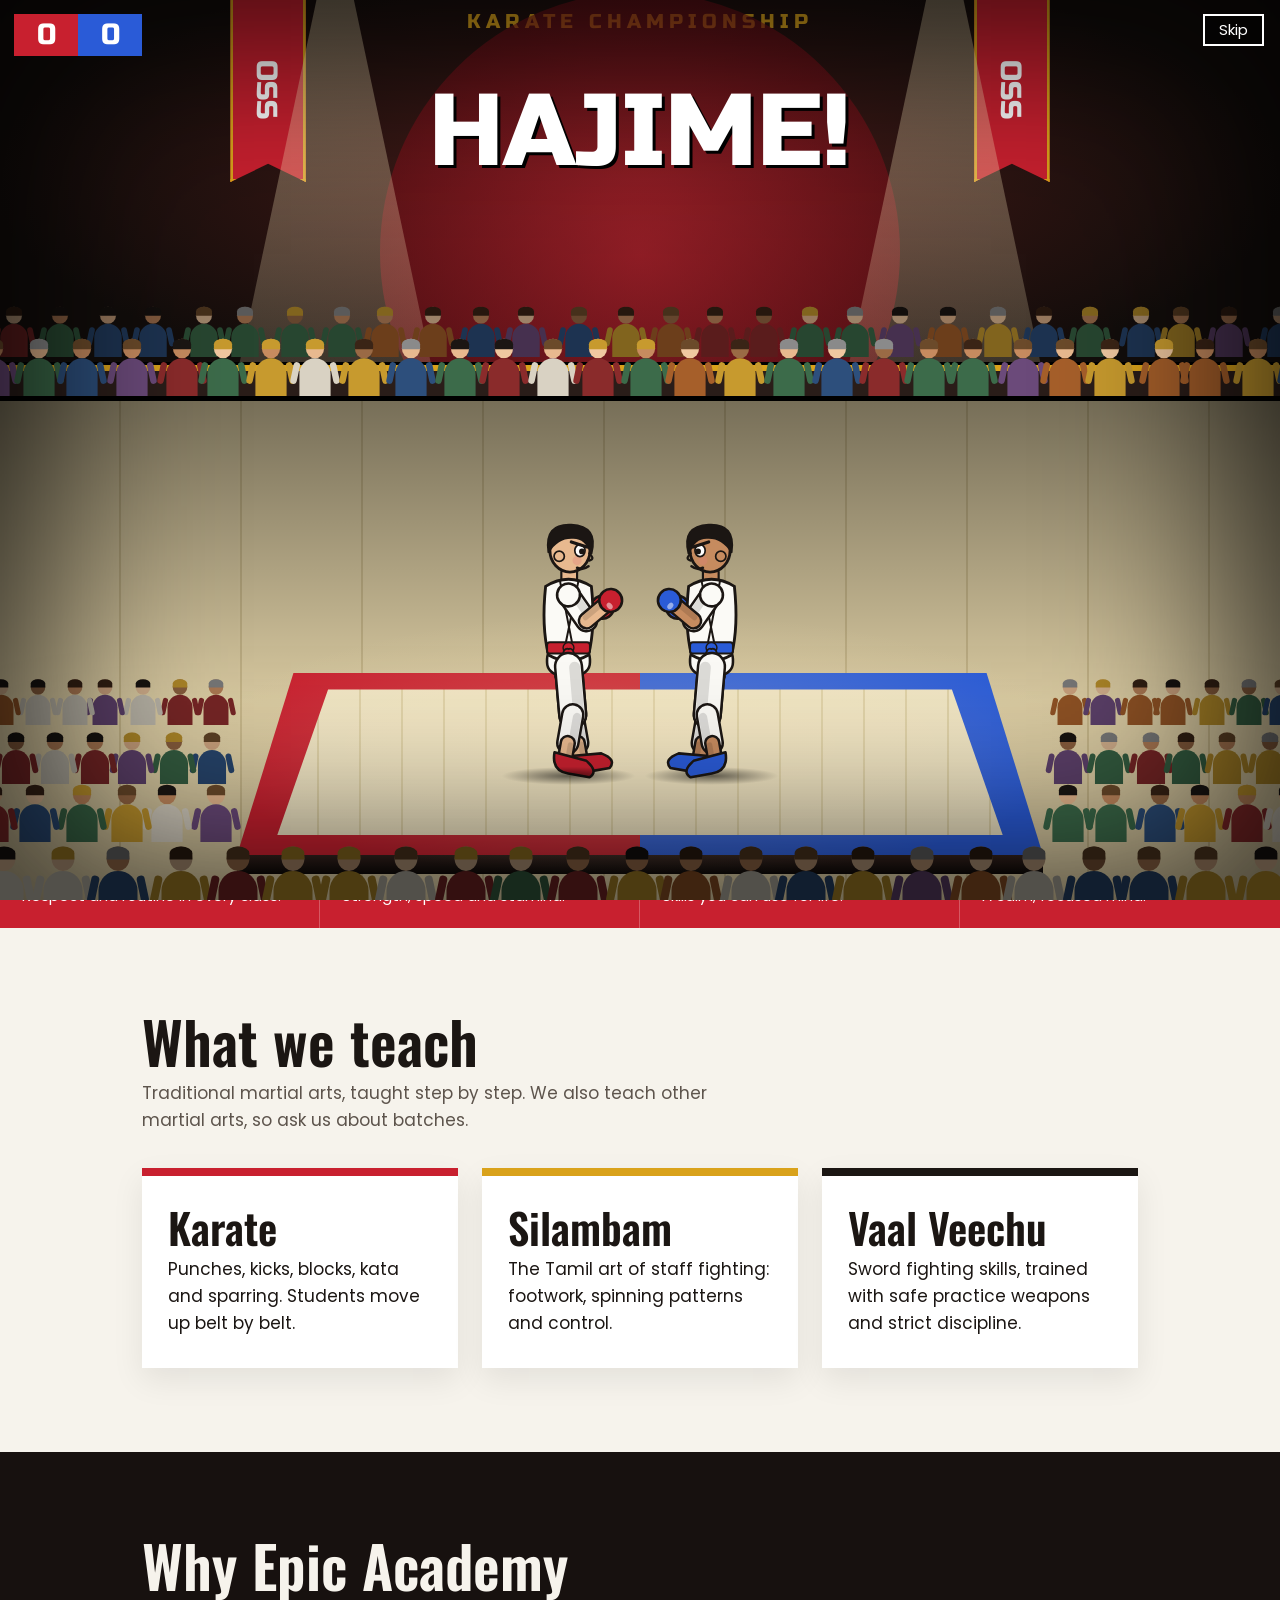
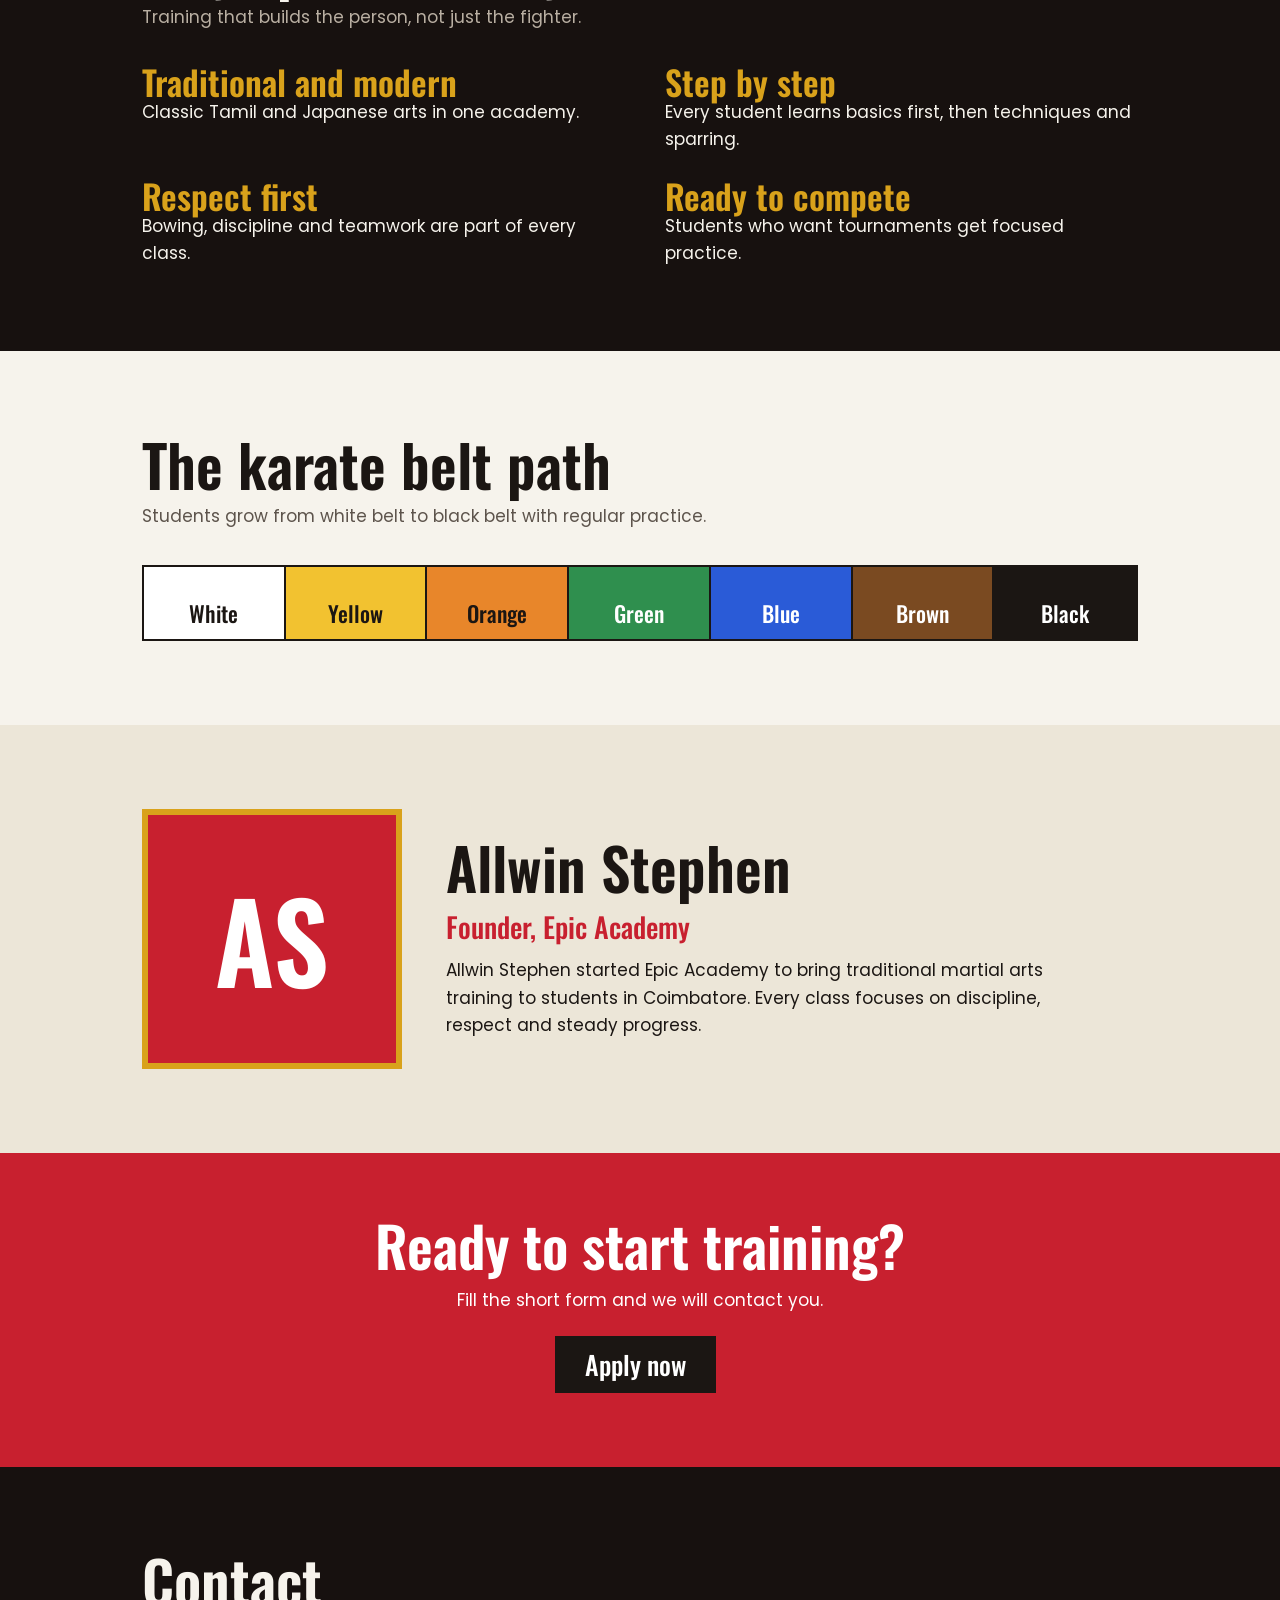
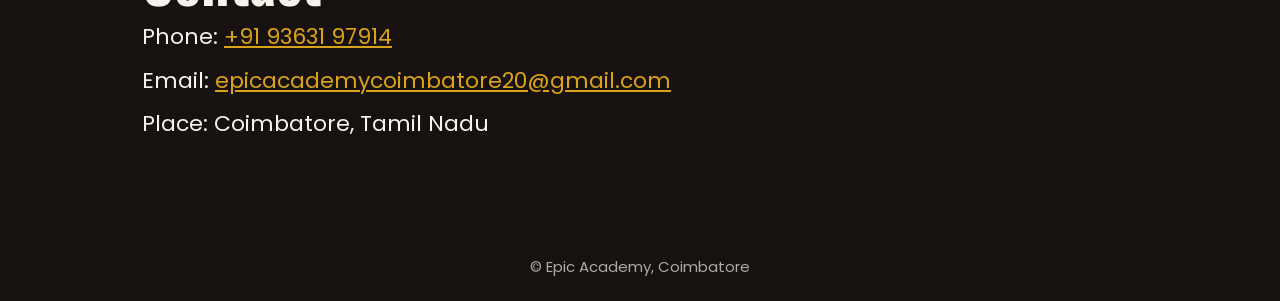
==== index.html @ cd40989c "first version" ====
<!DOCTYPE html>
<html lang="en">
<head>
<meta charset="utf-8">
<meta name="viewport" content="width=device-width, initial-scale=1">
<title>Epic Academy | Karate, Silambam & Martial Arts in Coimbatore</title>
<link rel="preconnect" href="https://fonts.googleapis.com">
<link rel="preconnect" href="https://fonts.gstatic.com" crossorigin>
<link href="https://fonts.googleapis.com/css2?family=Oswald:wght@500;600;700&family=Poppins:wght@400;600&family=Russo+One&family=Lobster&display=swap" rel="stylesheet">
<link rel="stylesheet" href="style.css">
</head>
<body class="intro-on">

<section id="intro" aria-label="Epic Academy opening animation">
  <div id="scene">
    <div class="wall"><div class="title">KARATE CHAMPIONSHIP</div><div class="ban" style="left:18%">OSS</div><div class="ban" style="right:18%">OSS</div></div>
    <div class="sun"></div><div class="beam b1"></div><div class="beam b2"></div>
    <div class="floor"></div>
    <div id="crowd"></div>
    <div class="board"></div>
    <div class="mat"><div class="mf"></div><div class="mt"></div></div>
    <div class="arena" id="arena"></div>
    <div id="crowdF"></div>
  </div>
  <div class="vig"></div>
  <div id="score" aria-label="Score"><div class="r" id="sr">0</div><div class="b" id="sb">0</div></div>
  <div id="call" aria-live="polite"></div>
  <div id="win">
    <div class="card">
      <div class="medal"><svg viewBox="0 0 80 90" aria-hidden="true"><path d="M18 8h44v22a22 22 0 0 1-44 0z" fill="#fff3c4" stroke="#6b4608" stroke-width="3"/><path d="M18 14H6c0 16 6 24 16 26M62 14h12c0 16-6 24-16 26" fill="none" stroke="#6b4608" stroke-width="3"/><rect x="34" y="52" width="12" height="16" fill="#fff3c4" stroke="#6b4608" stroke-width="3"/><rect x="22" y="68" width="36" height="12" fill="#6b4608"/></svg></div>
      <div class="msg"><span class="ribbon">WINNER</span><h2>Congratulations!</h2><p>Epic Academy Student</p></div>
    </div>
  </div>
  <div id="flash"></div>
  <button id="skip">Skip</button>
  <button id="explore" class="btn" hidden>Explore more</button>
</section>

<div class="top"><div class="wrap"><span>Coimbatore, Tamil Nadu</span><span><a href="tel:+919363197914">+91 93631 97914</a> · <a href="mailto:epicacademycoimbatore20@gmail.com">epicacademycoimbatore20@gmail.com</a></span></div></div>
<header>
  <div class="wrap">
    <a class="logo" href="#home"><i></i>EPIC ACADEMY</a>
    <button class="dots" id="dots" aria-label="Menu" aria-expanded="false" aria-controls="nav"><span></span><span></span><span></span></button>
    <nav id="nav">
      <a href="#home">Home</a>
      <a href="#programs">Programs</a>
      <a href="#why">Why Epic</a>
      <a href="#founder">Founder</a>
      <a href="karate.html">Karate</a>
      <a href="karate.html#join">Join Now</a>
      <a href="#contact">Contact</a>
    </nav>
  </div>
</header>

<main id="home">
  <section class="hero">
    <div class="wrap">
      <em>Martial arts school, Coimbatore</em>
      <h1>EPIC ACADEMY</h1>
      <p>Karate, Silambam and sword fighting. Real discipline, real skill.</p>
      <a class="btn" href="karate.html#join">Join now</a><a class="btn alt" href="#programs">See programs</a>
    </div>
  </section>
  <div class="pill">
    <div><h3>Discipline</h3><p>Respect and routine in every class.</p></div>
    <div><h3>Fitness</h3><p>Strength, speed and stamina.</p></div>
    <div><h3>Self-defence</h3><p>Skills you can use for life.</p></div>
    <div><h3>Confidence</h3><p>A calm, focused mind.</p></div>
  </div>

  <section class="blk" id="programs">
    <div class="wrap">
      <h2 class="reveal">What we teach</h2>
      <p class="sub reveal">Traditional martial arts, taught step by step. We also teach other martial arts, so ask us about batches.</p>
      <div class="progs">
        <div class="pcard reveal"><h3>Karate</h3><p>Punches, kicks, blocks, kata and sparring. Students move up belt by belt.</p></div>
        <div class="pcard reveal"><h3>Silambam</h3><p>The Tamil art of staff fighting: footwork, spinning patterns and control.</p></div>
        <div class="pcard reveal"><h3>Vaal Veechu</h3><p>Sword fighting skills, trained with safe practice weapons and strict discipline.</p></div>
      </div>
    </div>
  </section>

  <section class="blk dark" id="why">
    <div class="wrap">
      <h2 class="reveal">Why Epic Academy</h2>
      <p class="sub reveal">Training that builds the person, not just the fighter.</p>
      <div class="why">
        <div class="reveal"><h3>Traditional and modern</h3><p>Classic Tamil and Japanese arts in one academy.</p></div>
        <div class="reveal"><h3>Step by step</h3><p>Every student learns basics first, then techniques and sparring.</p></div>
        <div class="reveal"><h3>Respect first</h3><p>Bowing, discipline and teamwork are part of every class.</p></div>
        <div class="reveal"><h3>Ready to compete</h3><p>Students who want tournaments get focused practice.</p></div>
      </div>
    </div>
  </section>

  <section class="blk">
    <div class="wrap">
      <h2 class="reveal">The karate belt path</h2>
      <p class="sub reveal">Students grow from white belt to black belt with regular practice.</p>
      <div class="path reveal">
        <span style="background:#fff">White</span><span style="background:#f2c230">Yellow</span><span style="background:#e8862a">Orange</span><span style="background:#2f8f4e;color:#fff">Green</span><span style="background:#2a5bd7;color:#fff">Blue</span><span style="background:#7a4a21;color:#fff">Brown</span><span style="background:#1B1613;color:#fff">Black</span>
      </div>
    </div>
  </section>

  <section class="blk" id="founder" style="background:#ece6d8">
    <div class="wrap founder">
      <!-- Put the founder photo in images/founder.jpg -->
      <div class="photo reveal"><b>AS</b><img src="images/founder.jpg" alt="Allwin Stephen" onerror="this.remove()"></div>
      <div class="reveal">
        <h2>Allwin Stephen</h2>
        <p style="font:500 28px 'Oswald',sans-serif;color:var(--red);margin-bottom:10px">Founder, Epic Academy</p>
        <p style="max-width:56ch">Allwin Stephen started Epic Academy to bring traditional martial arts training to students in Coimbatore. Every class focuses on discipline, respect and steady progress.</p>
      </div>
    </div>
  </section>

  <section class="cta"><h2>Ready to start training?</h2><p style="margin-bottom:22px">Fill the short form and we will contact you.</p><a class="btn" href="karate.html#join">Apply now</a></section>

  <section class="blk dark" id="contact">
    <div class="wrap">
      <h2>Contact</h2>
      <ul class="contact-list">
        <li>Phone: <a href="tel:+919363197914">+91 93631 97914</a></li>
        <li>Email: <a href="mailto:epicacademycoimbatore20@gmail.com">epicacademycoimbatore20@gmail.com</a></li>
        <li>Place: Coimbatore, Tamil Nadu</li>
      </ul>
    </div>
  </section>
</main>
<footer style="background:#17110f;color:#aaa">© Epic Academy, Coimbatore</footer>
<script src="script.js"></script>
</body>
</html>
---- style.css ----
:root{--gi:#F6F3EC;--ink:#1B1613;--red:#C8202F;--gold:#D9A21B;--mat:#D8C9A0;--mute:#5d544c}
*{box-sizing:border-box;margin:0;padding:0}
html{scroll-behavior:smooth;scroll-padding-top:70px}
body{font-family:'Poppins',sans-serif;background:var(--gi);color:var(--ink);line-height:1.6;font-size:17px}
body.intro-on{overflow:hidden}
h1,h2,h3{font-family:'Oswald',sans-serif;font-weight:600;line-height:1}
a{color:inherit}
:focus-visible{outline:3px solid var(--red);outline-offset:3px}
.wrap{max-width:1040px;margin:0 auto;padding:0 22px}

/* header */
header{position:sticky;top:0;z-index:50;background:var(--gi);border-bottom:2px solid var(--ink)}
header .wrap{display:flex;align-items:center;justify-content:space-between;height:64px}
.logo{font-family:'Oswald',sans-serif;font-size:30px;font-weight:600;text-decoration:none;letter-spacing:.5px;display:flex;align-items:center;gap:10px}
.logo i{width:16px;height:16px;border-radius:50%;background:var(--red);display:block}
.dots{background:none;border:0;cursor:pointer;width:44px;height:44px;display:flex;flex-direction:column;gap:5px;align-items:center;justify-content:center}
.dots span{width:6px;height:6px;border-radius:50%;background:var(--ink)}
nav{position:absolute;right:22px;top:60px;background:var(--ink);min-width:210px;display:none;padding:8px 0}
nav.open{display:block}
nav a{display:block;color:var(--gi);text-decoration:none;padding:11px 22px;font-size:19px}
nav a:hover{background:var(--red)}

/* belts */
.belts{display:flex;height:10px}
.belts b{flex:1}

/* home */
.top{background:#0d0907;color:#d8d0c4;font-size:14px}
.top .wrap{display:flex;justify-content:space-between;gap:4px 18px;flex-wrap:wrap;padding-top:6px;padding-bottom:6px}
.top a{text-decoration:none}.top a:hover{color:var(--gold)}
.btn{display:inline-block;font-family:'Oswald',sans-serif;font-size:26px;font-weight:500;padding:8px 30px;background:var(--red);color:#fff;border:0;text-decoration:none;cursor:pointer;margin:0 10px 10px 0;transition:background .2s,transform .2s}
.btn:hover{background:var(--gold);color:var(--ink);transform:translateY(-2px)}
.btn.alt{background:transparent;border:2px solid var(--gi);color:var(--gi)}
.btn.alt:hover{background:var(--gi);color:var(--ink)}
.hero{position:relative;overflow:hidden;background:#17110f;color:var(--gi);padding:120px 0 110px}
.hero:before{content:"";position:absolute;right:-150px;top:50%;width:560px;height:560px;margin-top:-280px;border-radius:50%;background:radial-gradient(circle,#e03242,var(--red) 60%,#8f1420);box-shadow:0 0 120px rgba(200,32,47,.55);animation:glow 4s ease-in-out infinite alternate}
.hero:after{content:"";position:absolute;right:-250px;top:50%;width:760px;height:760px;margin-top:-380px;border-radius:50%;border:2px solid rgba(217,162,27,.4);box-shadow:0 0 0 60px rgba(217,162,27,.05)}
@keyframes glow{to{transform:scale(1.07)}}
.hero .wrap{position:relative;z-index:1}
.hero em{display:block;font:normal 600 28px 'Oswald',sans-serif;color:var(--gold);margin-bottom:4px}
.hero h1{font-size:clamp(60px,11vw,132px);max-width:8ch}
.hero p{max-width:30ch;font-size:23px;margin:18px 0 30px;color:#e6ded2}
.pill{display:grid;grid-template-columns:repeat(4,1fr);background:var(--red);color:#fff}
.pill div{padding:22px;border-right:1px solid rgba(255,255,255,.25)}.pill div:last-child{border:0}
.pill h3{font-size:30px}.pill p{font-size:15px;line-height:1.4}
section.blk{padding:84px 0}
section.blk h2{font-size:58px;margin-bottom:10px}
.sub{max-width:56ch;color:var(--mute);margin-bottom:34px}
.progs{display:grid;grid-template-columns:repeat(3,1fr);gap:24px}
.pcard{background:#fff;padding:30px 26px;border-top:8px solid var(--red);box-shadow:0 12px 30px rgba(0,0,0,.08);transition:transform .25s}
.pcard:hover{transform:translateY(-8px)}
.pcard:nth-child(2){border-color:var(--gold)}.pcard:nth-child(3){border-color:var(--ink)}
.pcard h3{font-size:42px;margin-bottom:8px}
.dark{background:#17110f;color:var(--gi)}.dark .sub{color:#b9afa2}.dark a{color:var(--gold)}
.why{display:grid;grid-template-columns:1fr 1fr;gap:26px 50px}
.why h3{font-size:34px;color:var(--gold)}
.path{display:flex;flex-wrap:wrap;border:2px solid var(--ink)}
.path span{flex:1 1 90px;padding:30px 8px 10px;text-align:center;font:500 22px 'Oswald',sans-serif;border-right:2px solid var(--ink)}
.path span:last-child{border:0}
.founder{display:grid;grid-template-columns:260px 1fr;gap:44px;align-items:center}
.photo{aspect-ratio:1;background:var(--red);position:relative;border:6px solid var(--gold)}
.photo b{position:absolute;inset:0;display:flex;align-items:center;justify-content:center;font:600 110px 'Oswald',sans-serif;color:#fff}
.photo img{position:absolute;inset:0;width:100%;height:100%;object-fit:cover}
.cta{background:var(--red);color:#fff;text-align:center;padding:64px 22px}
.cta h2{font-size:56px;margin-bottom:14px}
.cta .btn{background:var(--ink);color:#fff}.cta .btn:hover{background:var(--gold);color:var(--ink)}
.contact-list{list-style:none;font-size:22px}.contact-list li{margin-bottom:8px}
footer{padding:22px;text-align:center;font-size:15px;color:var(--mute)}
.js .reveal{opacity:0;transform:translateY(26px);transition:opacity .7s,transform .7s}
.js .reveal.in{opacity:1;transform:none}

/* page 2 */
.k-hero{display:grid;grid-template-columns:1.1fr 1fr;min-height:420px;border-bottom:2px solid var(--ink)}
.k-hero .txt{padding:60px 22px 60px max(22px,calc((100vw - 1040px)/2 + 22px));align-self:center}
.k-hero h1{font-size:clamp(56px,9vw,110px)}
.k-hero .img{background:var(--red) center/cover no-repeat;min-height:300px;position:relative}
.k-hero .img img{width:100%;height:100%;object-fit:cover;display:block;position:absolute;inset:0}
.two{display:grid;grid-template-columns:1fr 1fr;gap:40px}
.two p{margin-bottom:14px}
.ben{list-style:none}
.ben li{padding:12px 0;border-bottom:1px solid #cfc7b8}
.ben b{font-family:'Oswald',sans-serif;font-size:26px;font-weight:600;margin-right:8px}
.formbox{background:#fff;border:2px solid var(--ink);padding:32px;max-width:620px;position:relative}
.formbox:before{content:"";position:absolute;left:0;top:0;right:0;height:10px;background:linear-gradient(90deg,#fff 0 14%,var(--gold) 14% 28%,#e8862a 28% 42%,#2f8f4e 42% 56%,#2a5bd7 56% 70%,#7a4a21 70% 84%,var(--ink) 84%)}
label{display:block;font-weight:600;margin:16px 0 4px}
input,select{width:100%;font:inherit;padding:10px 12px;border:2px solid var(--ink);background:var(--gi)}
.err{color:var(--red);margin-top:12px;font-weight:600}
.thanks{text-align:center;padding:30px 10px;animation:pop .5s}
.thanks h3{font-size:56px;color:var(--red)}
.thanks p{margin:10px 0 22px}
.check{width:70px;height:70px;border-radius:50%;background:#2f8f4e;color:#fff;font-size:44px;line-height:70px;margin:0 auto 14px}
@keyframes pop{from{transform:scale(.8);opacity:0}to{transform:scale(1);opacity:1}}

/* intro */
#intro{position:fixed;inset:0;z-index:100;background:#120d0b;overflow:hidden;transition:opacity .6s;color:#fff}
#intro.out{opacity:0;pointer-events:none}
#scene{position:absolute;inset:0;transform-origin:50% 72%;transition:transform .9s ease}
#scene.zoom{transform:scale(1.2)}
#scene.shake{animation:shake .35s}
@keyframes shake{25%{translate:-9px 4px}50%{translate:7px -4px}75%{translate:-5px 2px}}
.wall{position:absolute;inset:0 0 28% 0;background:radial-gradient(ellipse at 50% 45%,#4a1c19,#120d0b 72%)}
.wall .title{position:absolute;top:10px;left:0;right:0;text-align:center;font:500 22px 'Oswald',sans-serif;letter-spacing:5px;color:var(--gold)}
.ban{position:absolute;top:0;width:64px;height:150px;background:var(--red);border:3px solid var(--gold);border-top:0;font:600 30px/64px 'Oswald',sans-serif;writing-mode:vertical-rl;text-align:center;color:#fff;clip-path:polygon(0 0,100% 0,100% 100%,50% 90%,0 100%)}
.sun{position:absolute;width:min(70vmin,520px);aspect-ratio:1;border-radius:50%;background:radial-gradient(circle,#c8202f,#7d1019 70%);opacity:.6;left:50%;top:42%;transform:translate(-50%,-50%)}
.beam{position:absolute;top:0;width:260px;height:72%;background:linear-gradient(rgba(255,235,190,.4),transparent);clip-path:polygon(44% 0,56% 0,100% 100%,0 100%);transform-origin:50% 0;animation:sway 5s ease-in-out infinite alternate}
.b1{left:14%}.b2{right:14%;animation-delay:-2.5s}
@keyframes sway{from{transform:rotate(-8deg)}to{transform:rotate(8deg)}}
.floor{position:absolute;left:0;right:0;bottom:0;height:28%;background:repeating-linear-gradient(90deg,#d8c9a0 0 119px,#c3b387 119px 121px);border-top:5px solid #000}
.floor:after{content:"";position:absolute;inset:0;background:linear-gradient(rgba(0,0,0,.45),transparent 60%)}
#crowd{position:absolute;left:0;right:0;bottom:calc(28% + 44px);height:110px;pointer-events:none}
.sp{position:absolute;width:26px;height:44px;z-index:1;animation:bob 1.1s ease-in-out infinite alternate}
.sp.r1{z-index:0;scale:.9;filter:brightness(.65)}
.sp i{position:absolute;display:block}
.sp .h{left:6px;top:0;width:14px;height:15px;border-radius:50%}
.sp .b{left:1px;top:15px;width:24px;height:29px;border-radius:12px 12px 0 0}
.sp .a1,.sp .a2{top:18px;width:5px;height:17px;border-radius:3px;transform-origin:50% 0}
.sp .a1{left:-3px;transform:rotate(12deg)}.sp .a2{right:-3px;transform:rotate(-12deg)}
@keyframes bob{to{translate:0 -4px}}
@keyframes jump{to{translate:0 -24px}}
.react .sp{animation:jump .18s 2 alternate}
.cheer .sp{animation:jump .3s ease-in-out infinite alternate}
.cheer .a1{transform:rotate(165deg)}.cheer .a2{transform:rotate(-165deg)}
.rope{position:absolute;left:0;right:0;bottom:calc(28% - 8px);height:6px;background:var(--gold);box-shadow:0 3px 0 #000}
.arena{position:absolute;left:50%;bottom:calc(15% - var(--k,1)*19px);width:660px;height:240px;margin-left:-330px;transform-origin:50% 100%;transform:scale(var(--k,1))}
.fw{position:absolute;bottom:0;left:50%;width:132px;height:220px;margin-left:-66px;transition:transform .35s ease-out,opacity .6s}
.fw svg{width:100%;height:100%;overflow:visible}
.fw.flip svg{transform:scaleX(-1)}
.fw.glow svg{filter:drop-shadow(0 0 14px #D9A21B)}
.sh{position:absolute;left:14px;right:14px;bottom:10px;height:14px;border-radius:50%;background:radial-gradient(rgba(0,0,0,.55),transparent 70%)}
.tag{position:absolute;left:50%;bottom:-26px;transform:translateX(-50%);font:500 20px 'Oswald',sans-serif;background:var(--ink);color:var(--gi);padding:0 8px;white-space:nowrap}
.p{transition:transform .2s ease-out;transform-box:view-box}
.spark{position:absolute;font-size:80px;color:var(--gold);animation:spark .45s forwards;pointer-events:none;z-index:5}
@keyframes spark{from{transform:scale(.3) rotate(0);opacity:1}to{transform:scale(1.7) rotate(60deg);opacity:0}}
.ring{position:absolute;width:20px;height:20px;border:4px solid #fff;border-radius:50%;translate:-50% 50%;animation:ring .5s forwards;pointer-events:none}
@keyframes ring{to{transform:scale(7);opacity:0}}
.pt{position:absolute;border-radius:50%;pointer-events:none}
#score{position:absolute;left:14px;top:14px;z-index:8;display:flex;font:600 34px/1 'Oswald',sans-serif}
#score div{padding:4px 16px;min-width:64px;text-align:center}
#score .r{background:var(--red)}#score .b{background:#2a5bd7}
#call{position:absolute;top:9%;width:100%;text-align:center;font:600 clamp(48px,9vw,96px)/1 'Oswald',sans-serif;z-index:3;transition:opacity .3s;text-shadow:3px 3px 0 #000}
.pop{animation:popt .5s}
@keyframes popt{from{transform:scale(1.6);opacity:0}to{transform:scale(1);opacity:1}}
.vig{position:absolute;inset:0;box-shadow:inset 0 0 170px 50px rgba(0,0,0,.7);pointer-events:none;z-index:2}
#flash{position:absolute;inset:0;background:#fff;opacity:0;pointer-events:none;z-index:9}
#explore{position:absolute;left:50%;bottom:5%;translate:-50% 0;z-index:10;font-size:30px;padding:10px 40px;animation:popt .5s;margin:0}
#explore[hidden]{display:none}
#skip{position:absolute;right:16px;top:14px;z-index:10;background:rgba(0,0,0,.4);border:2px solid #fff;padding:2px 14px;font:inherit;font-size:15px;cursor:pointer;color:#fff}
.conf{position:absolute;top:-20px;width:10px;height:16px;animation:fall linear forwards;z-index:3}
@keyframes fall{to{transform:translateY(110vh) rotate(720deg)}}

@media(max-width:760px){
.k-hero,.two,.prog{grid-template-columns:1fr}
.k-hero .txt{padding:40px 22px}
.hero:before{width:300px;height:300px;right:-100px}
#intro .sun{top:34%}
}
@media(prefers-reduced-motion:reduce){*{animation:none!important;transition:none!important}html{scroll-behavior:auto}}
@media(max-width:760px){.pill{grid-template-columns:1fr 1fr}.progs,.why,.founder{grid-template-columns:1fr}.founder .photo{max-width:220px}.hero:before{width:340px;height:340px;right:-190px}.hero:after{display:none}.ban{display:none}#score{top:54px;font-size:26px}}
.board{position:absolute;left:0;right:0;bottom:28%;height:86px;background:repeating-linear-gradient(90deg,#2a1d19 0 90px,#3a2621 90px 92px);border-top:6px solid var(--gold);box-shadow:0 -3px 0 #000}
.fw .m2{display:none}.fw.shout .m1{display:none}.fw.shout .m2{display:block}

/* intro: consistent scale, fonts and winner card */
#intro{--k:1}
#call,#score,.ban,.wall .title,#explore{font-family:'Russo One',sans-serif;font-weight:400}
#call{font-size:clamp(40px,min(8vw,12vh),104px)}
#score{font-size:clamp(20px,calc(var(--k)*22px),40px);line-height:1.2}
.ban{width:calc(var(--k)*58px);height:calc(var(--k)*140px);font-size:calc(var(--k)*22px);line-height:calc(var(--k)*58px)}
.wall .title{font-size:calc(var(--k)*15px);letter-spacing:calc(var(--k)*4px)}
.beam{width:calc(var(--k)*240px)}
#explore{font-size:22px;padding:12px 38px}
.sp{scale:var(--k);transform-origin:50% 100%}
.sp.r1{scale:calc(var(--k)*.88)}
#crowd{bottom:calc(28% + var(--k)*6px)}
.board{height:calc(var(--k)*34px)}
.won #score{opacity:0}
#win{position:absolute;left:0;right:0;top:3vh;display:flex;justify-content:center;opacity:0;pointer-events:none;z-index:4;transition:opacity .4s}
#win.show{opacity:1}
.card{position:relative;display:flex;align-items:center;gap:clamp(12px,2.5vw,28px);padding:clamp(12px,2.2vh,24px) clamp(18px,3vw,40px) clamp(12px,2.2vh,24px) clamp(14px,2vw,26px);background:linear-gradient(135deg,#2e1b16,#120d0b);border:3px solid var(--gold);border-radius:18px;max-width:94vw;box-shadow:0 0 0 6px #120d0b,0 0 0 9px var(--gold),0 20px 60px rgba(0,0,0,.7),0 0 80px rgba(217,162,27,.35);animation:drop .9s cubic-bezier(.2,1.4,.4,1)}
.card:before{content:"";position:absolute;inset:-90%;z-index:-1;background:repeating-conic-gradient(rgba(217,162,27,.2) 0 8deg,transparent 8deg 20deg);-webkit-mask:radial-gradient(circle,#000,transparent 65%);mask:radial-gradient(circle,#000,transparent 65%);animation:rot 24s linear infinite}
@keyframes rot{to{transform:rotate(360deg)}}
@keyframes drop{from{transform:translateY(-140%) rotate(-4deg);opacity:0}to{transform:none;opacity:1}}
.medal{flex:none;width:clamp(64px,13vh,112px);aspect-ratio:1;border-radius:50%;background:radial-gradient(circle at 35% 30%,#ffe9a3,#D9A21B 55%,#8a5f0c);display:grid;place-items:center;border:4px solid #fff3c4;box-shadow:0 0 0 4px #8a5f0c,0 0 30px rgba(255,214,102,.8);animation:spin 1s .3s both}
@keyframes spin{from{transform:rotate(-360deg) scale(0)}to{transform:none}}
.medal svg{width:60%}
.ribbon{display:inline-block;font:400 clamp(13px,2.2vh,20px)/1.4 'Russo One',sans-serif;letter-spacing:3px;background:var(--red);color:#fff;padding:3px 26px;clip-path:polygon(0 0,100% 0,94% 50%,100% 100%,0 100%,6% 50%)}
#win h2{font:400 clamp(34px,min(7vw,8.5vh),78px)/1.2 'Lobster',cursive;background:linear-gradient(#fff3c4,#D9A21B);-webkit-background-clip:text;background-clip:text;color:transparent;margin:2px 0 4px;padding:0}
#win p{font:600 clamp(20px,min(4vw,4.5vh),38px)/1.1 'Oswald',sans-serif;color:#fff;border-top:2px solid var(--gold);padding-top:6px;background:none;margin:0}
@media(max-width:560px){.card{flex-direction:column;text-align:center}.medal{width:54px}}

/* fighting stage and crowd around it */
.wall{inset:0 0 56% 0}
.floor{height:56%}
.board{bottom:56%;height:calc(var(--k)*24px)}
#crowd,#crowdF{top:0;bottom:0;left:0;right:0;height:auto;position:absolute;pointer-events:none}
#crowdF{z-index:3}
.mat{position:absolute;left:50%;bottom:5%;width:calc(var(--k)*620px);height:calc(var(--k)*140px);margin-left:calc(var(--k)*-310px)}
.mat:after{content:"";position:absolute;inset:-40% -10% -20%;background:radial-gradient(ellipse,rgba(255,235,190,.28),transparent 65%);pointer-events:none}
.mt{position:absolute;inset:0;clip-path:polygon(7% 0,93% 0,100% 100%,0 100%);background:linear-gradient(90deg,#C8202F 50%,#2a5bd7 50%)}
.mt:after{content:"";position:absolute;inset:9% 5% 11%;clip-path:polygon(7% 0,93% 0,100% 100%,0 100%);background:repeating-linear-gradient(90deg,#efe4c3 0 40px,#dccfa5 40px 42px)}
.mf{position:absolute;left:0;right:0;top:calc(100% - 2px);height:calc(var(--k)*16px);background:linear-gradient(#3a2621,#0d0907)}
.arena{bottom:calc(5% + var(--k)*44px)}
.sun{top:28%}
.sp .h:after{content:"";position:absolute;inset:0 0 45% 0;background:var(--hc,#2a1a12);border-radius:50% 50% 0 0}
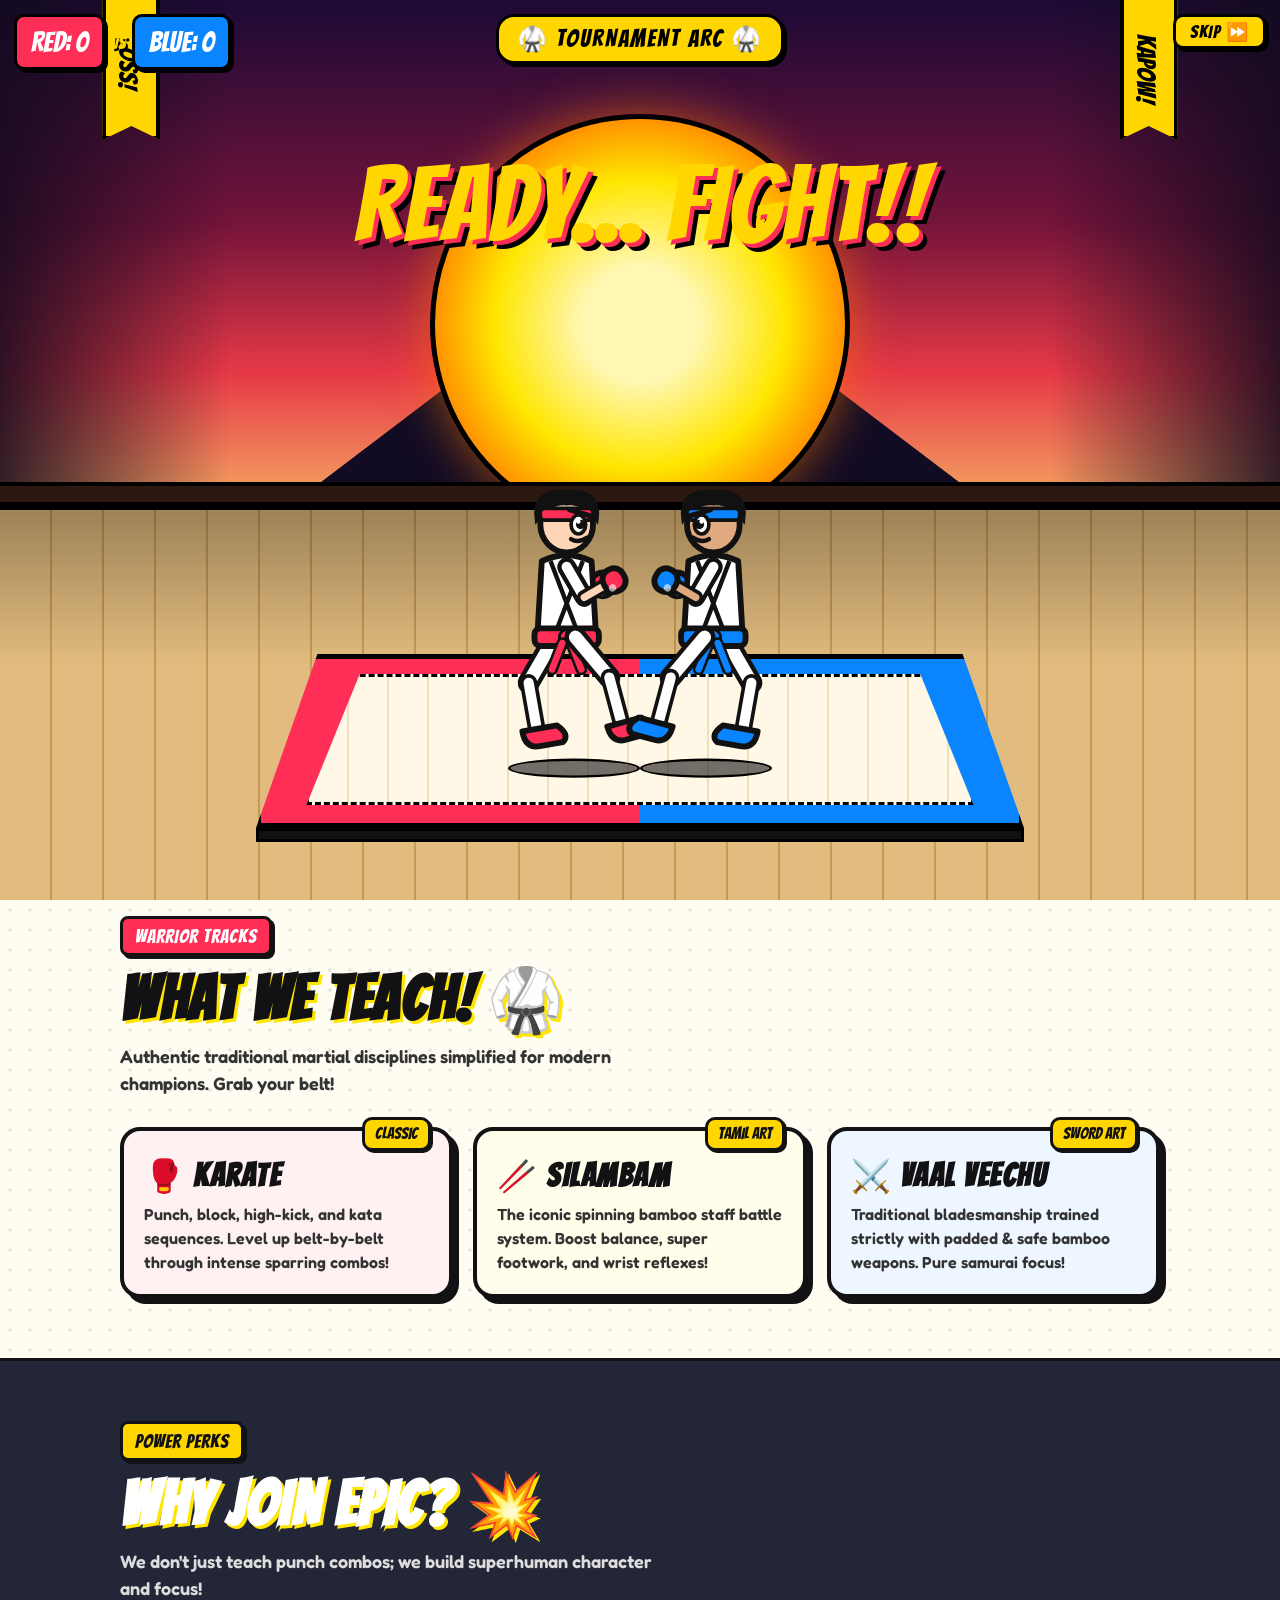
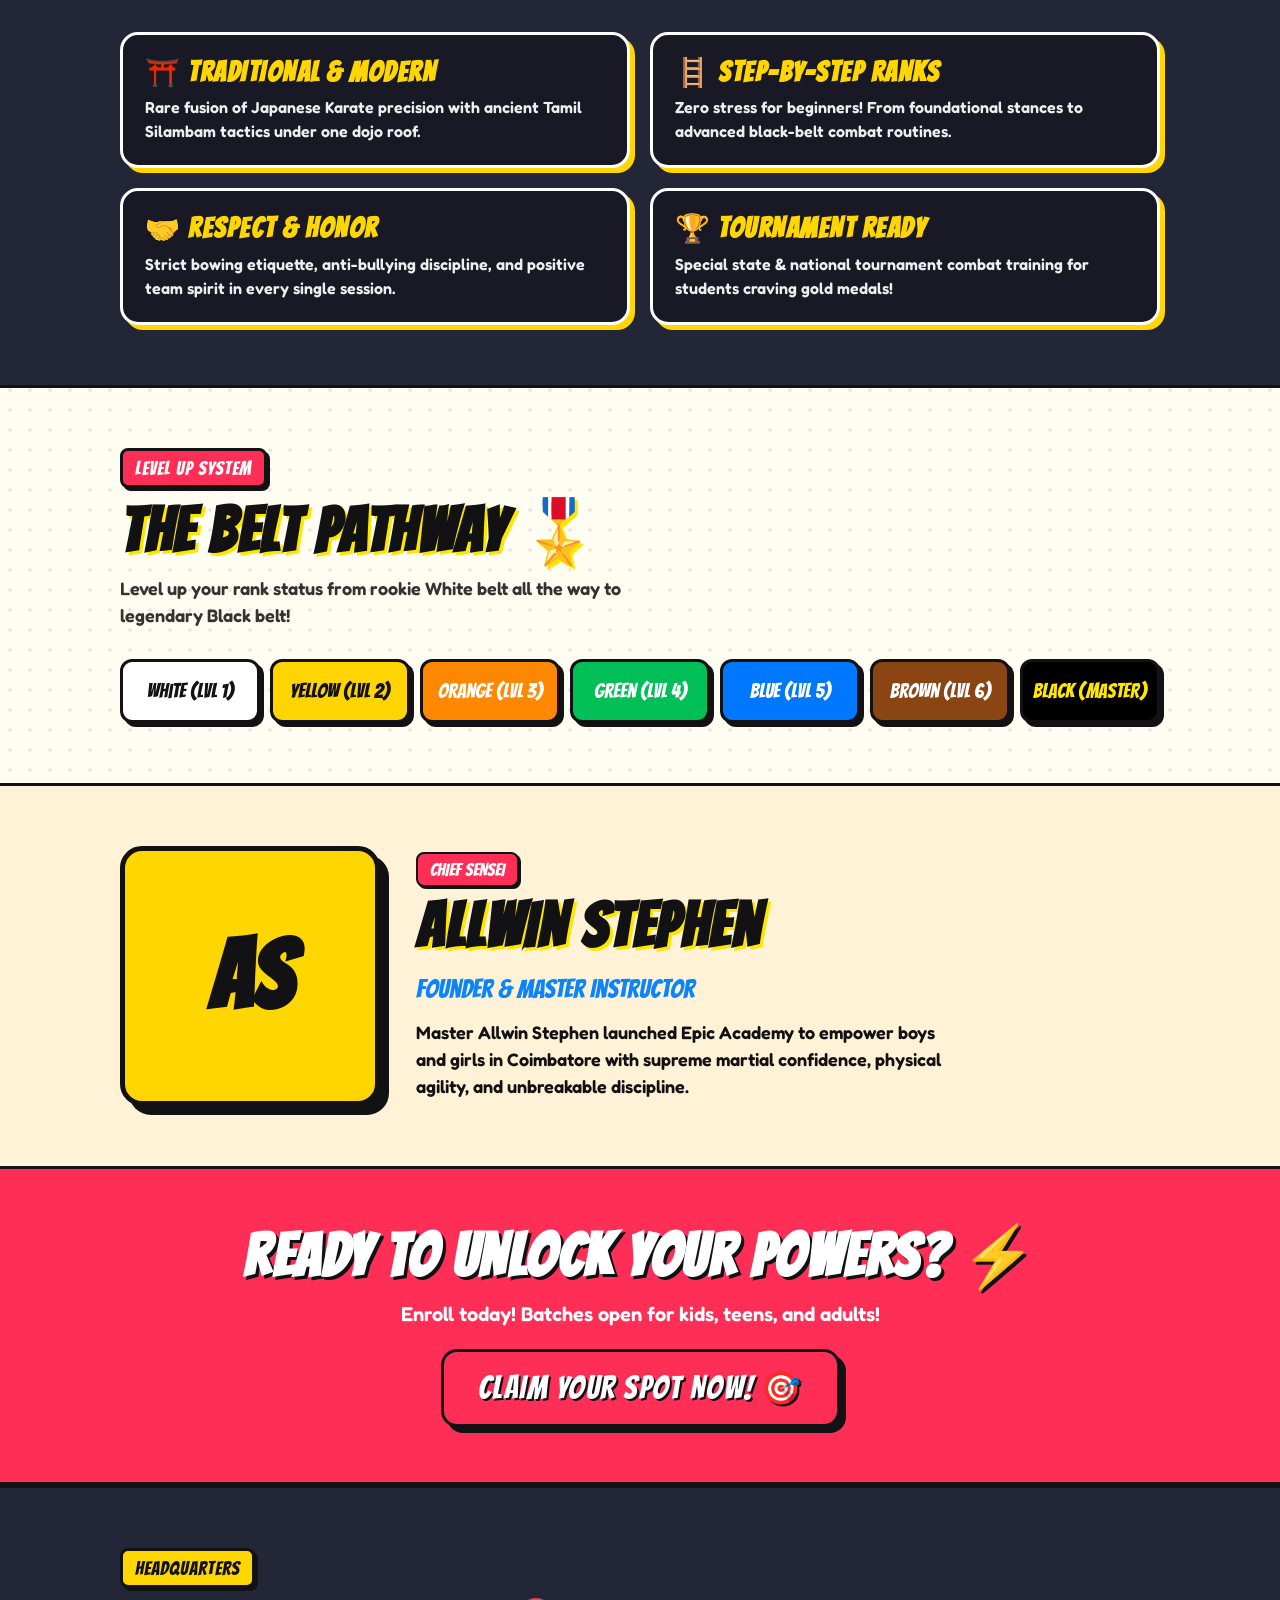
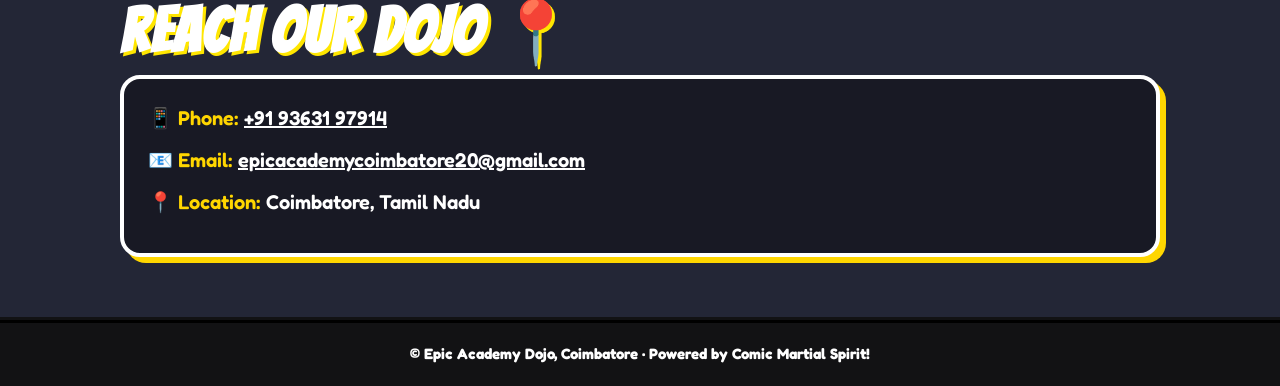
==== commit cf5fdd52: "second version" ====
--- a/index.html
+++ b/index.html
@@ -2,134 +2,258 @@
 <html lang="en">
 <head>
 <meta charset="utf-8">
-<meta name="viewport" content="width=device-width, initial-scale=1">
-<title>Epic Academy | Karate, Silambam & Martial Arts in Coimbatore</title>
+<meta name="viewport" content="width=device-width, initial-scale=1, maximum-scale=1, user-scalable=no">
+<title>Epic Academy | Cartoon Martial Arts Dojo in Coimbatore</title>
 <link rel="preconnect" href="https://fonts.googleapis.com">
 <link rel="preconnect" href="https://fonts.gstatic.com" crossorigin>
-<link href="https://fonts.googleapis.com/css2?family=Oswald:wght@500;600;700&family=Poppins:wght@400;600&family=Russo+One&family=Lobster&display=swap" rel="stylesheet">
+<link href="https://fonts.googleapis.com/css2?family=Bangers&family=Fredoka:wght@400;600;700&display=swap" rel="stylesheet">
 <link rel="stylesheet" href="style.css">
 </head>
 <body class="intro-on">
 
-<section id="intro" aria-label="Epic Academy opening animation">
+<!-- Cartoon Action Intro Stage -->
+<section id="intro" aria-label="Epic Academy Cartoon Fight Intro">
   <div id="scene">
-    <div class="wall"><div class="title">KARATE CHAMPIONSHIP</div><div class="ban" style="left:18%">OSS</div><div class="ban" style="right:18%">OSS</div></div>
-    <div class="sun"></div><div class="beam b1"></div><div class="beam b2"></div>
+    <div class="comic-bg-lines"></div>
+    <div class="wall">
+      <div class="comic-badge">🥋 TOURNAMENT ARC 🥋</div>
+      <div class="ban" style="left:8%">OSS!</div>
+      <div class="ban" style="right:8%">KAPOW!</div>
+    </div>
+    <div class="sun"></div>
     <div class="floor"></div>
     <div id="crowd"></div>
     <div class="board"></div>
     <div class="mat"><div class="mf"></div><div class="mt"></div></div>
+    
+    <!-- Dynamic Fighter Ring -->
     <div class="arena" id="arena"></div>
     <div id="crowdF"></div>
   </div>
+  
   <div class="vig"></div>
-  <div id="score" aria-label="Score"><div class="r" id="sr">0</div><div class="b" id="sb">0</div></div>
+  
+  <div id="score" aria-label="Score">
+    <div class="r" id="sr">RED: 0</div>
+    <div class="vs">VS</div>
+    <div class="b" id="sb">BLUE: 0</div>
+  </div>
+  
   <div id="call" aria-live="polite"></div>
+  
+  <!-- Victory Pop Card -->
   <div id="win">
     <div class="card">
-      <div class="medal"><svg viewBox="0 0 80 90" aria-hidden="true"><path d="M18 8h44v22a22 22 0 0 1-44 0z" fill="#fff3c4" stroke="#6b4608" stroke-width="3"/><path d="M18 14H6c0 16 6 24 16 26M62 14h12c0 16-6 24-16 26" fill="none" stroke="#6b4608" stroke-width="3"/><rect x="34" y="52" width="12" height="16" fill="#fff3c4" stroke="#6b4608" stroke-width="3"/><rect x="22" y="68" width="36" height="12" fill="#6b4608"/></svg></div>
-      <div class="msg"><span class="ribbon">WINNER</span><h2>Congratulations!</h2><p>Epic Academy Student</p></div>
-    </div>
-  </div>
+      <div class="medal">
+        <svg viewBox="0 0 80 90" aria-hidden="true">
+          <path d="M18 8h44v22a22 22 0 0 1-44 0z" fill="#FFE600" stroke="#000" stroke-width="4"/>
+          <path d="M18 14H6c0 16 6 24 16 26M62 14h12c0 16-6 24-16 26" fill="none" stroke="#000" stroke-width="4"/>
+          <rect x="34" y="52" width="12" height="16" fill="#FFE600" stroke="#000" stroke-width="4"/>
+          <rect x="20" y="68" width="40" height="14" rx="4" fill="#FF2E56" stroke="#000" stroke-width="4"/>
+          <circle cx="40" cy="22" r="6" fill="#fff" stroke="#000" stroke-width="2"/>
+        </svg>
+      </div>
+      <div class="msg">
+        <span class="ribbon">CHAMPION!</span>
+        <h2>BOOM! RED HERO WINS!</h2>
+        <p>Epic Academy Super Striker</p>
+      </div>
+    </div>
+  </div>
+  
   <div id="flash"></div>
-  <button id="skip">Skip</button>
-  <button id="explore" class="btn" hidden>Explore more</button>
+  <button id="skip">SKIP ⏩</button>
+  <button id="explore" class="btn cartoon-btn" hidden>ENTER DOJO 🚀</button>
 </section>
 
-<div class="top"><div class="wrap"><span>Coimbatore, Tamil Nadu</span><span><a href="tel:+919363197914">+91 93631 97914</a> · <a href="mailto:epicacademycoimbatore20@gmail.com">epicacademycoimbatore20@gmail.com</a></span></div></div>
+<!-- Top Bar -->
+<div class="top">
+  <div class="wrap">
+    <span>📍 Coimbatore, Tamil Nadu</span>
+    <span>
+      <a href="tel:+919363197914">📞 +91 93631 97914</a> · 
+      <a href="mailto:epicacademycoimbatore20@gmail.com">✉️ epicacademycoimbatore20@gmail.com</a>
+    </span>
+  </div>
+</div>
+
 <header>
   <div class="wrap">
-    <a class="logo" href="#home"><i></i>EPIC ACADEMY</a>
-    <button class="dots" id="dots" aria-label="Menu" aria-expanded="false" aria-controls="nav"><span></span><span></span><span></span></button>
+    <a class="logo" href="#home">
+      <div class="logo-badge">🥋</div>
+      EPIC ACADEMY
+    </a>
+    <button class="dots" id="dots" aria-label="Menu" aria-expanded="false" aria-controls="nav">
+      <span></span><span></span><span></span>
+    </button>
     <nav id="nav">
-      <a href="#home">Home</a>
-      <a href="#programs">Programs</a>
-      <a href="#why">Why Epic</a>
-      <a href="#founder">Founder</a>
-      <a href="karate.html">Karate</a>
-      <a href="karate.html#join">Join Now</a>
-      <a href="#contact">Contact</a>
+      <a href="#home">Home 🏠</a>
+      <a href="#programs">Powers ⚡</a>
+      <a href="#why">Why Epic? 💥</a>
+      <a href="#founder">Sensei 🥋</a>
+      <a href="karate.html">Karate 🥊</a>
+      <a href="karate.html#join">Join Batch 🎯</a>
+      <a href="#contact">Basecamp 📍</a>
     </nav>
   </div>
 </header>
 
 <main id="home">
+  <!-- Hero Section -->
   <section class="hero">
     <div class="wrap">
-      <em>Martial arts school, Coimbatore</em>
-      <h1>EPIC ACADEMY</h1>
-      <p>Karate, Silambam and sword fighting. Real discipline, real skill.</p>
-      <a class="btn" href="karate.html#join">Join now</a><a class="btn alt" href="#programs">See programs</a>
-    </div>
-  </section>
+      <div class="speech-bubble">Level Up Your Ninja Skills! 🔥</div>
+      <h1>EPIC MARTIAL ARTS ACADEMY</h1>
+      <p class="hero-desc">Unleash speed, power, and ultimate discipline! Learn authentic Karate, Silambam, and sword fight tactics right here in Coimbatore!</p>
+      <div class="btn-group">
+        <a class="btn cartoon-btn" href="karate.html#join">JOIN THE CLAN! 💥</a>
+        <a class="btn alt cartoon-btn" href="#programs">VIEW SKILLS 🥋</a>
+      </div>
+    </div>
+  </section>
+
+  <!-- Feature Pills -->
   <div class="pill">
-    <div><h3>Discipline</h3><p>Respect and routine in every class.</p></div>
-    <div><h3>Fitness</h3><p>Strength, speed and stamina.</p></div>
-    <div><h3>Self-defence</h3><p>Skills you can use for life.</p></div>
-    <div><h3>Confidence</h3><p>A calm, focused mind.</p></div>
-  </div>
-
+    <div class="pill-card">
+      <div class="ico">⚡</div>
+      <h3>DISCIPLINE</h3>
+      <p>Master self-control & warrior routine.</p>
+    </div>
+    <div class="pill-card">
+      <div class="ico">💪</div>
+      <h3>SUPER FITNESS</h3>
+      <p>Explosive stamina, speed & agility.</p>
+    </div>
+    <div class="pill-card">
+      <div class="ico">🛡️</div>
+      <h3>SELF-DEFENCE</h3>
+      <p>Real-world quick combat reflexes.</p>
+    </div>
+    <div class="pill-card">
+      <div class="ico">🔥</div>
+      <h3>CONFIDENCE</h3>
+      <p>Fearless mindset for school & life.</p>
+    </div>
+  </div>
+
+  <!-- Programs -->
   <section class="blk" id="programs">
     <div class="wrap">
-      <h2 class="reveal">What we teach</h2>
-      <p class="sub reveal">Traditional martial arts, taught step by step. We also teach other martial arts, so ask us about batches.</p>
+      <div class="tag-label">WARRIOR TRACKS</div>
+      <h2 class="reveal">WHAT WE TEACH! 🥋</h2>
+      <p class="sub reveal">Authentic traditional martial disciplines simplified for modern champions. Grab your belt!</p>
       <div class="progs">
-        <div class="pcard reveal"><h3>Karate</h3><p>Punches, kicks, blocks, kata and sparring. Students move up belt by belt.</p></div>
-        <div class="pcard reveal"><h3>Silambam</h3><p>The Tamil art of staff fighting: footwork, spinning patterns and control.</p></div>
-        <div class="pcard reveal"><h3>Vaal Veechu</h3><p>Sword fighting skills, trained with safe practice weapons and strict discipline.</p></div>
-      </div>
-    </div>
-  </section>
-
+        <div class="pcard reveal">
+          <div class="pcard-badge">CLASSIC</div>
+          <h3>🥊 KARATE</h3>
+          <p>Punch, block, high-kick, and kata sequences. Level up belt-by-belt through intense sparring combos!</p>
+        </div>
+        <div class="pcard reveal">
+          <div class="pcard-badge">TAMIL ART</div>
+          <h3>🥢 SILAMBAM</h3>
+          <p>The iconic spinning bamboo staff battle system. Boost balance, super footwork, and wrist reflexes!</p>
+        </div>
+        <div class="pcard reveal">
+          <div class="pcard-badge">SWORD ART</div>
+          <h3>⚔️ VAAL VEECHU</h3>
+          <p>Traditional bladesmanship trained strictly with padded & safe bamboo weapons. Pure samurai focus!</p>
+        </div>
+      </div>
+    </div>
+  </section>
+
+  <!-- Why Us -->
   <section class="blk dark" id="why">
     <div class="wrap">
-      <h2 class="reveal">Why Epic Academy</h2>
-      <p class="sub reveal">Training that builds the person, not just the fighter.</p>
+      <div class="tag-label yellow">POWER PERKS</div>
+      <h2 class="reveal">WHY JOIN EPIC? 💥</h2>
+      <p class="sub reveal">We don't just teach punch combos; we build superhuman character and focus!</p>
       <div class="why">
-        <div class="reveal"><h3>Traditional and modern</h3><p>Classic Tamil and Japanese arts in one academy.</p></div>
-        <div class="reveal"><h3>Step by step</h3><p>Every student learns basics first, then techniques and sparring.</p></div>
-        <div class="reveal"><h3>Respect first</h3><p>Bowing, discipline and teamwork are part of every class.</p></div>
-        <div class="reveal"><h3>Ready to compete</h3><p>Students who want tournaments get focused practice.</p></div>
-      </div>
-    </div>
-  </section>
-
+        <div class="why-card reveal">
+          <h3>⛩️ Traditional & Modern</h3>
+          <p>Rare fusion of Japanese Karate precision with ancient Tamil Silambam tactics under one dojo roof.</p>
+        </div>
+        <div class="why-card reveal">
+          <h3>🪜 Step-by-Step Ranks</h3>
+          <p>Zero stress for beginners! From foundational stances to advanced black-belt combat routines.</p>
+        </div>
+        <div class="why-card reveal">
+          <h3>🤝 Respect & Honor</h3>
+          <p>Strict bowing etiquette, anti-bullying discipline, and positive team spirit in every single session.</p>
+        </div>
+        <div class="why-card reveal">
+          <h3>🏆 Tournament Ready</h3>
+          <p>Special state & national tournament combat training for students craving gold medals!</p>
+        </div>
+      </div>
+    </div>
+  </section>
+
+  <!-- Belt Pathway -->
   <section class="blk">
     <div class="wrap">
-      <h2 class="reveal">The karate belt path</h2>
-      <p class="sub reveal">Students grow from white belt to black belt with regular practice.</p>
+      <div class="tag-label">LEVEL UP SYSTEM</div>
+      <h2 class="reveal">THE BELT PATHWAY 🎖️</h2>
+      <p class="sub reveal">Level up your rank status from rookie White belt all the way to legendary Black belt!</p>
       <div class="path reveal">
-        <span style="background:#fff">White</span><span style="background:#f2c230">Yellow</span><span style="background:#e8862a">Orange</span><span style="background:#2f8f4e;color:#fff">Green</span><span style="background:#2a5bd7;color:#fff">Blue</span><span style="background:#7a4a21;color:#fff">Brown</span><span style="background:#1B1613;color:#fff">Black</span>
-      </div>
-    </div>
-  </section>
-
-  <section class="blk" id="founder" style="background:#ece6d8">
+        <span class="belt-w">White (Lvl 1)</span>
+        <span class="belt-y">Yellow (Lvl 2)</span>
+        <span class="belt-o">Orange (Lvl 3)</span>
+        <span class="belt-g">Green (Lvl 4)</span>
+        <span class="belt-b">Blue (Lvl 5)</span>
+        <span class="belt-br">Brown (Lvl 6)</span>
+        <span class="belt-bk">Black (MASTER)</span>
+      </div>
+    </div>
+  </section>
+
+  <!-- Founder -->
+  <section class="blk founder-sec" id="founder">
     <div class="wrap founder">
-      <!-- Put the founder photo in images/founder.jpg -->
-      <div class="photo reveal"><b>AS</b><img src="images/founder.jpg" alt="Allwin Stephen" onerror="this.remove()"></div>
-      <div class="reveal">
+      <div class="photo reveal">
+        <div class="comic-frame">
+          <b>AS</b>
+          <img src="images/founder.jpg" alt="Sensei Allwin Stephen" onerror="this.remove()">
+        </div>
+      </div>
+      <div class="reveal founder-text">
+        <div class="bubble-tag">CHIEF SENSEI</div>
         <h2>Allwin Stephen</h2>
-        <p style="font:500 28px 'Oswald',sans-serif;color:var(--red);margin-bottom:10px">Founder, Epic Academy</p>
-        <p style="max-width:56ch">Allwin Stephen started Epic Academy to bring traditional martial arts training to students in Coimbatore. Every class focuses on discipline, respect and steady progress.</p>
-      </div>
-    </div>
-  </section>
-
-  <section class="cta"><h2>Ready to start training?</h2><p style="margin-bottom:22px">Fill the short form and we will contact you.</p><a class="btn" href="karate.html#join">Apply now</a></section>
-
+        <div class="rank-title">Founder & Master Instructor</div>
+        <p>Master Allwin Stephen launched Epic Academy to empower boys and girls in Coimbatore with supreme martial confidence, physical agility, and unbreakable discipline.</p>
+      </div>
+    </div>
+  </section>
+
+  <!-- CTA -->
+  <section class="cta">
+    <div class="wrap">
+      <h2>READY TO UNLOCK YOUR POWERS? ⚡</h2>
+      <p>Enroll today! Batches open for kids, teens, and adults!</p>
+      <a class="btn cartoon-btn big" href="karate.html#join">CLAIM YOUR SPOT NOW! 🎯</a>
+    </div>
+  </section>
+
+  <!-- Contact -->
   <section class="blk dark" id="contact">
     <div class="wrap">
-      <h2>Contact</h2>
-      <ul class="contact-list">
-        <li>Phone: <a href="tel:+919363197914">+91 93631 97914</a></li>
-        <li>Email: <a href="mailto:epicacademycoimbatore20@gmail.com">epicacademycoimbatore20@gmail.com</a></li>
-        <li>Place: Coimbatore, Tamil Nadu</li>
-      </ul>
+      <div class="tag-label yellow">HEADQUARTERS</div>
+      <h2>REACH OUR DOJO 📍</h2>
+      <div class="contact-box">
+        <ul class="contact-list">
+          <li><span>📱 Phone:</span> <a href="tel:+919363197914">+91 93631 97914</a></li>
+          <li><span>📧 Email:</span> <a href="mailto:epicacademycoimbatore20@gmail.com">epicacademycoimbatore20@gmail.com</a></li>
+          <li><span>📍 Location:</span> Coimbatore, Tamil Nadu</li>
+        </ul>
+      </div>
     </div>
   </section>
 </main>
-<footer style="background:#17110f;color:#aaa">© Epic Academy, Coimbatore</footer>
+
+<footer>
+  <p>© Epic Academy Dojo, Coimbatore · Powered by Comic Martial Spirit!</p>
+</footer>
+
 <script src="script.js"></script>
 </body>
 </html>
--- a/style.css
+++ b/style.css
@@ -1,203 +1,1300 @@
-:root{--gi:#F6F3EC;--ink:#1B1613;--red:#C8202F;--gold:#D9A21B;--mat:#D8C9A0;--mute:#5d544c}
-*{box-sizing:border-box;margin:0;padding:0}
-html{scroll-behavior:smooth;scroll-padding-top:70px}
-body{font-family:'Poppins',sans-serif;background:var(--gi);color:var(--ink);line-height:1.6;font-size:17px}
-body.intro-on{overflow:hidden}
-h1,h2,h3{font-family:'Oswald',sans-serif;font-weight:600;line-height:1}
-a{color:inherit}
-:focus-visible{outline:3px solid var(--red);outline-offset:3px}
-.wrap{max-width:1040px;margin:0 auto;padding:0 22px}
-
-/* header */
-header{position:sticky;top:0;z-index:50;background:var(--gi);border-bottom:2px solid var(--ink)}
-header .wrap{display:flex;align-items:center;justify-content:space-between;height:64px}
-.logo{font-family:'Oswald',sans-serif;font-size:30px;font-weight:600;text-decoration:none;letter-spacing:.5px;display:flex;align-items:center;gap:10px}
-.logo i{width:16px;height:16px;border-radius:50%;background:var(--red);display:block}
-.dots{background:none;border:0;cursor:pointer;width:44px;height:44px;display:flex;flex-direction:column;gap:5px;align-items:center;justify-content:center}
-.dots span{width:6px;height:6px;border-radius:50%;background:var(--ink)}
-nav{position:absolute;right:22px;top:60px;background:var(--ink);min-width:210px;display:none;padding:8px 0}
-nav.open{display:block}
-nav a{display:block;color:var(--gi);text-decoration:none;padding:11px 22px;font-size:19px}
-nav a:hover{background:var(--red)}
-
-/* belts */
-.belts{display:flex;height:10px}
-.belts b{flex:1}
-
-/* home */
-.top{background:#0d0907;color:#d8d0c4;font-size:14px}
-.top .wrap{display:flex;justify-content:space-between;gap:4px 18px;flex-wrap:wrap;padding-top:6px;padding-bottom:6px}
-.top a{text-decoration:none}.top a:hover{color:var(--gold)}
-.btn{display:inline-block;font-family:'Oswald',sans-serif;font-size:26px;font-weight:500;padding:8px 30px;background:var(--red);color:#fff;border:0;text-decoration:none;cursor:pointer;margin:0 10px 10px 0;transition:background .2s,transform .2s}
-.btn:hover{background:var(--gold);color:var(--ink);transform:translateY(-2px)}
-.btn.alt{background:transparent;border:2px solid var(--gi);color:var(--gi)}
-.btn.alt:hover{background:var(--gi);color:var(--ink)}
-.hero{position:relative;overflow:hidden;background:#17110f;color:var(--gi);padding:120px 0 110px}
-.hero:before{content:"";position:absolute;right:-150px;top:50%;width:560px;height:560px;margin-top:-280px;border-radius:50%;background:radial-gradient(circle,#e03242,var(--red) 60%,#8f1420);box-shadow:0 0 120px rgba(200,32,47,.55);animation:glow 4s ease-in-out infinite alternate}
-.hero:after{content:"";position:absolute;right:-250px;top:50%;width:760px;height:760px;margin-top:-380px;border-radius:50%;border:2px solid rgba(217,162,27,.4);box-shadow:0 0 0 60px rgba(217,162,27,.05)}
-@keyframes glow{to{transform:scale(1.07)}}
-.hero .wrap{position:relative;z-index:1}
-.hero em{display:block;font:normal 600 28px 'Oswald',sans-serif;color:var(--gold);margin-bottom:4px}
-.hero h1{font-size:clamp(60px,11vw,132px);max-width:8ch}
-.hero p{max-width:30ch;font-size:23px;margin:18px 0 30px;color:#e6ded2}
-.pill{display:grid;grid-template-columns:repeat(4,1fr);background:var(--red);color:#fff}
-.pill div{padding:22px;border-right:1px solid rgba(255,255,255,.25)}.pill div:last-child{border:0}
-.pill h3{font-size:30px}.pill p{font-size:15px;line-height:1.4}
-section.blk{padding:84px 0}
-section.blk h2{font-size:58px;margin-bottom:10px}
-.sub{max-width:56ch;color:var(--mute);margin-bottom:34px}
-.progs{display:grid;grid-template-columns:repeat(3,1fr);gap:24px}
-.pcard{background:#fff;padding:30px 26px;border-top:8px solid var(--red);box-shadow:0 12px 30px rgba(0,0,0,.08);transition:transform .25s}
-.pcard:hover{transform:translateY(-8px)}
-.pcard:nth-child(2){border-color:var(--gold)}.pcard:nth-child(3){border-color:var(--ink)}
-.pcard h3{font-size:42px;margin-bottom:8px}
-.dark{background:#17110f;color:var(--gi)}.dark .sub{color:#b9afa2}.dark a{color:var(--gold)}
-.why{display:grid;grid-template-columns:1fr 1fr;gap:26px 50px}
-.why h3{font-size:34px;color:var(--gold)}
-.path{display:flex;flex-wrap:wrap;border:2px solid var(--ink)}
-.path span{flex:1 1 90px;padding:30px 8px 10px;text-align:center;font:500 22px 'Oswald',sans-serif;border-right:2px solid var(--ink)}
-.path span:last-child{border:0}
-.founder{display:grid;grid-template-columns:260px 1fr;gap:44px;align-items:center}
-.photo{aspect-ratio:1;background:var(--red);position:relative;border:6px solid var(--gold)}
-.photo b{position:absolute;inset:0;display:flex;align-items:center;justify-content:center;font:600 110px 'Oswald',sans-serif;color:#fff}
-.photo img{position:absolute;inset:0;width:100%;height:100%;object-fit:cover}
-.cta{background:var(--red);color:#fff;text-align:center;padding:64px 22px}
-.cta h2{font-size:56px;margin-bottom:14px}
-.cta .btn{background:var(--ink);color:#fff}.cta .btn:hover{background:var(--gold);color:var(--ink)}
-.contact-list{list-style:none;font-size:22px}.contact-list li{margin-bottom:8px}
-footer{padding:22px;text-align:center;font-size:15px;color:var(--mute)}
-.js .reveal{opacity:0;transform:translateY(26px);transition:opacity .7s,transform .7s}
-.js .reveal.in{opacity:1;transform:none}
-
-/* page 2 */
-.k-hero{display:grid;grid-template-columns:1.1fr 1fr;min-height:420px;border-bottom:2px solid var(--ink)}
-.k-hero .txt{padding:60px 22px 60px max(22px,calc((100vw - 1040px)/2 + 22px));align-self:center}
-.k-hero h1{font-size:clamp(56px,9vw,110px)}
-.k-hero .img{background:var(--red) center/cover no-repeat;min-height:300px;position:relative}
-.k-hero .img img{width:100%;height:100%;object-fit:cover;display:block;position:absolute;inset:0}
-.two{display:grid;grid-template-columns:1fr 1fr;gap:40px}
-.two p{margin-bottom:14px}
-.ben{list-style:none}
-.ben li{padding:12px 0;border-bottom:1px solid #cfc7b8}
-.ben b{font-family:'Oswald',sans-serif;font-size:26px;font-weight:600;margin-right:8px}
-.formbox{background:#fff;border:2px solid var(--ink);padding:32px;max-width:620px;position:relative}
-.formbox:before{content:"";position:absolute;left:0;top:0;right:0;height:10px;background:linear-gradient(90deg,#fff 0 14%,var(--gold) 14% 28%,#e8862a 28% 42%,#2f8f4e 42% 56%,#2a5bd7 56% 70%,#7a4a21 70% 84%,var(--ink) 84%)}
-label{display:block;font-weight:600;margin:16px 0 4px}
-input,select{width:100%;font:inherit;padding:10px 12px;border:2px solid var(--ink);background:var(--gi)}
-.err{color:var(--red);margin-top:12px;font-weight:600}
-.thanks{text-align:center;padding:30px 10px;animation:pop .5s}
-.thanks h3{font-size:56px;color:var(--red)}
-.thanks p{margin:10px 0 22px}
-.check{width:70px;height:70px;border-radius:50%;background:#2f8f4e;color:#fff;font-size:44px;line-height:70px;margin:0 auto 14px}
-@keyframes pop{from{transform:scale(.8);opacity:0}to{transform:scale(1);opacity:1}}
-
-/* intro */
-#intro{position:fixed;inset:0;z-index:100;background:#120d0b;overflow:hidden;transition:opacity .6s;color:#fff}
-#intro.out{opacity:0;pointer-events:none}
-#scene{position:absolute;inset:0;transform-origin:50% 72%;transition:transform .9s ease}
-#scene.zoom{transform:scale(1.2)}
-#scene.shake{animation:shake .35s}
-@keyframes shake{25%{translate:-9px 4px}50%{translate:7px -4px}75%{translate:-5px 2px}}
-.wall{position:absolute;inset:0 0 28% 0;background:radial-gradient(ellipse at 50% 45%,#4a1c19,#120d0b 72%)}
-.wall .title{position:absolute;top:10px;left:0;right:0;text-align:center;font:500 22px 'Oswald',sans-serif;letter-spacing:5px;color:var(--gold)}
-.ban{position:absolute;top:0;width:64px;height:150px;background:var(--red);border:3px solid var(--gold);border-top:0;font:600 30px/64px 'Oswald',sans-serif;writing-mode:vertical-rl;text-align:center;color:#fff;clip-path:polygon(0 0,100% 0,100% 100%,50% 90%,0 100%)}
-.sun{position:absolute;width:min(70vmin,520px);aspect-ratio:1;border-radius:50%;background:radial-gradient(circle,#c8202f,#7d1019 70%);opacity:.6;left:50%;top:42%;transform:translate(-50%,-50%)}
-.beam{position:absolute;top:0;width:260px;height:72%;background:linear-gradient(rgba(255,235,190,.4),transparent);clip-path:polygon(44% 0,56% 0,100% 100%,0 100%);transform-origin:50% 0;animation:sway 5s ease-in-out infinite alternate}
-.b1{left:14%}.b2{right:14%;animation-delay:-2.5s}
-@keyframes sway{from{transform:rotate(-8deg)}to{transform:rotate(8deg)}}
-.floor{position:absolute;left:0;right:0;bottom:0;height:28%;background:repeating-linear-gradient(90deg,#d8c9a0 0 119px,#c3b387 119px 121px);border-top:5px solid #000}
-.floor:after{content:"";position:absolute;inset:0;background:linear-gradient(rgba(0,0,0,.45),transparent 60%)}
-#crowd{position:absolute;left:0;right:0;bottom:calc(28% + 44px);height:110px;pointer-events:none}
-.sp{position:absolute;width:26px;height:44px;z-index:1;animation:bob 1.1s ease-in-out infinite alternate}
-.sp.r1{z-index:0;scale:.9;filter:brightness(.65)}
-.sp i{position:absolute;display:block}
-.sp .h{left:6px;top:0;width:14px;height:15px;border-radius:50%}
-.sp .b{left:1px;top:15px;width:24px;height:29px;border-radius:12px 12px 0 0}
-.sp .a1,.sp .a2{top:18px;width:5px;height:17px;border-radius:3px;transform-origin:50% 0}
-.sp .a1{left:-3px;transform:rotate(12deg)}.sp .a2{right:-3px;transform:rotate(-12deg)}
-@keyframes bob{to{translate:0 -4px}}
-@keyframes jump{to{translate:0 -24px}}
-.react .sp{animation:jump .18s 2 alternate}
-.cheer .sp{animation:jump .3s ease-in-out infinite alternate}
-.cheer .a1{transform:rotate(165deg)}.cheer .a2{transform:rotate(-165deg)}
-.rope{position:absolute;left:0;right:0;bottom:calc(28% - 8px);height:6px;background:var(--gold);box-shadow:0 3px 0 #000}
-.arena{position:absolute;left:50%;bottom:calc(15% - var(--k,1)*19px);width:660px;height:240px;margin-left:-330px;transform-origin:50% 100%;transform:scale(var(--k,1))}
-.fw{position:absolute;bottom:0;left:50%;width:132px;height:220px;margin-left:-66px;transition:transform .35s ease-out,opacity .6s}
-.fw svg{width:100%;height:100%;overflow:visible}
-.fw.flip svg{transform:scaleX(-1)}
-.fw.glow svg{filter:drop-shadow(0 0 14px #D9A21B)}
-.sh{position:absolute;left:14px;right:14px;bottom:10px;height:14px;border-radius:50%;background:radial-gradient(rgba(0,0,0,.55),transparent 70%)}
-.tag{position:absolute;left:50%;bottom:-26px;transform:translateX(-50%);font:500 20px 'Oswald',sans-serif;background:var(--ink);color:var(--gi);padding:0 8px;white-space:nowrap}
-.p{transition:transform .2s ease-out;transform-box:view-box}
-.spark{position:absolute;font-size:80px;color:var(--gold);animation:spark .45s forwards;pointer-events:none;z-index:5}
-@keyframes spark{from{transform:scale(.3) rotate(0);opacity:1}to{transform:scale(1.7) rotate(60deg);opacity:0}}
-.ring{position:absolute;width:20px;height:20px;border:4px solid #fff;border-radius:50%;translate:-50% 50%;animation:ring .5s forwards;pointer-events:none}
-@keyframes ring{to{transform:scale(7);opacity:0}}
-.pt{position:absolute;border-radius:50%;pointer-events:none}
-#score{position:absolute;left:14px;top:14px;z-index:8;display:flex;font:600 34px/1 'Oswald',sans-serif}
-#score div{padding:4px 16px;min-width:64px;text-align:center}
-#score .r{background:var(--red)}#score .b{background:#2a5bd7}
-#call{position:absolute;top:9%;width:100%;text-align:center;font:600 clamp(48px,9vw,96px)/1 'Oswald',sans-serif;z-index:3;transition:opacity .3s;text-shadow:3px 3px 0 #000}
-.pop{animation:popt .5s}
-@keyframes popt{from{transform:scale(1.6);opacity:0}to{transform:scale(1);opacity:1}}
-.vig{position:absolute;inset:0;box-shadow:inset 0 0 170px 50px rgba(0,0,0,.7);pointer-events:none;z-index:2}
-#flash{position:absolute;inset:0;background:#fff;opacity:0;pointer-events:none;z-index:9}
-#explore{position:absolute;left:50%;bottom:5%;translate:-50% 0;z-index:10;font-size:30px;padding:10px 40px;animation:popt .5s;margin:0}
-#explore[hidden]{display:none}
-#skip{position:absolute;right:16px;top:14px;z-index:10;background:rgba(0,0,0,.4);border:2px solid #fff;padding:2px 14px;font:inherit;font-size:15px;cursor:pointer;color:#fff}
-.conf{position:absolute;top:-20px;width:10px;height:16px;animation:fall linear forwards;z-index:3}
-@keyframes fall{to{transform:translateY(110vh) rotate(720deg)}}
-
-@media(max-width:760px){
-.k-hero,.two,.prog{grid-template-columns:1fr}
-.k-hero .txt{padding:40px 22px}
-.hero:before{width:300px;height:300px;right:-100px}
-#intro .sun{top:34%}
-}
-@media(prefers-reduced-motion:reduce){*{animation:none!important;transition:none!important}html{scroll-behavior:auto}}
-@media(max-width:760px){.pill{grid-template-columns:1fr 1fr}.progs,.why,.founder{grid-template-columns:1fr}.founder .photo{max-width:220px}.hero:before{width:340px;height:340px;right:-190px}.hero:after{display:none}.ban{display:none}#score{top:54px;font-size:26px}}
-.board{position:absolute;left:0;right:0;bottom:28%;height:86px;background:repeating-linear-gradient(90deg,#2a1d19 0 90px,#3a2621 90px 92px);border-top:6px solid var(--gold);box-shadow:0 -3px 0 #000}
-.fw .m2{display:none}.fw.shout .m1{display:none}.fw.shout .m2{display:block}
-
-/* intro: consistent scale, fonts and winner card */
-#intro{--k:1}
-#call,#score,.ban,.wall .title,#explore{font-family:'Russo One',sans-serif;font-weight:400}
-#call{font-size:clamp(40px,min(8vw,12vh),104px)}
-#score{font-size:clamp(20px,calc(var(--k)*22px),40px);line-height:1.2}
-.ban{width:calc(var(--k)*58px);height:calc(var(--k)*140px);font-size:calc(var(--k)*22px);line-height:calc(var(--k)*58px)}
-.wall .title{font-size:calc(var(--k)*15px);letter-spacing:calc(var(--k)*4px)}
-.beam{width:calc(var(--k)*240px)}
-#explore{font-size:22px;padding:12px 38px}
-.sp{scale:var(--k);transform-origin:50% 100%}
-.sp.r1{scale:calc(var(--k)*.88)}
-#crowd{bottom:calc(28% + var(--k)*6px)}
-.board{height:calc(var(--k)*34px)}
-.won #score{opacity:0}
-#win{position:absolute;left:0;right:0;top:3vh;display:flex;justify-content:center;opacity:0;pointer-events:none;z-index:4;transition:opacity .4s}
-#win.show{opacity:1}
-.card{position:relative;display:flex;align-items:center;gap:clamp(12px,2.5vw,28px);padding:clamp(12px,2.2vh,24px) clamp(18px,3vw,40px) clamp(12px,2.2vh,24px) clamp(14px,2vw,26px);background:linear-gradient(135deg,#2e1b16,#120d0b);border:3px solid var(--gold);border-radius:18px;max-width:94vw;box-shadow:0 0 0 6px #120d0b,0 0 0 9px var(--gold),0 20px 60px rgba(0,0,0,.7),0 0 80px rgba(217,162,27,.35);animation:drop .9s cubic-bezier(.2,1.4,.4,1)}
-.card:before{content:"";position:absolute;inset:-90%;z-index:-1;background:repeating-conic-gradient(rgba(217,162,27,.2) 0 8deg,transparent 8deg 20deg);-webkit-mask:radial-gradient(circle,#000,transparent 65%);mask:radial-gradient(circle,#000,transparent 65%);animation:rot 24s linear infinite}
-@keyframes rot{to{transform:rotate(360deg)}}
-@keyframes drop{from{transform:translateY(-140%) rotate(-4deg);opacity:0}to{transform:none;opacity:1}}
-.medal{flex:none;width:clamp(64px,13vh,112px);aspect-ratio:1;border-radius:50%;background:radial-gradient(circle at 35% 30%,#ffe9a3,#D9A21B 55%,#8a5f0c);display:grid;place-items:center;border:4px solid #fff3c4;box-shadow:0 0 0 4px #8a5f0c,0 0 30px rgba(255,214,102,.8);animation:spin 1s .3s both}
-@keyframes spin{from{transform:rotate(-360deg) scale(0)}to{transform:none}}
-.medal svg{width:60%}
-.ribbon{display:inline-block;font:400 clamp(13px,2.2vh,20px)/1.4 'Russo One',sans-serif;letter-spacing:3px;background:var(--red);color:#fff;padding:3px 26px;clip-path:polygon(0 0,100% 0,94% 50%,100% 100%,0 100%,6% 50%)}
-#win h2{font:400 clamp(34px,min(7vw,8.5vh),78px)/1.2 'Lobster',cursive;background:linear-gradient(#fff3c4,#D9A21B);-webkit-background-clip:text;background-clip:text;color:transparent;margin:2px 0 4px;padding:0}
-#win p{font:600 clamp(20px,min(4vw,4.5vh),38px)/1.1 'Oswald',sans-serif;color:#fff;border-top:2px solid var(--gold);padding-top:6px;background:none;margin:0}
-@media(max-width:560px){.card{flex-direction:column;text-align:center}.medal{width:54px}}
-
-/* fighting stage and crowd around it */
-.wall{inset:0 0 56% 0}
-.floor{height:56%}
-.board{bottom:56%;height:calc(var(--k)*24px)}
-#crowd,#crowdF{top:0;bottom:0;left:0;right:0;height:auto;position:absolute;pointer-events:none}
-#crowdF{z-index:3}
-.mat{position:absolute;left:50%;bottom:5%;width:calc(var(--k)*620px);height:calc(var(--k)*140px);margin-left:calc(var(--k)*-310px)}
-.mat:after{content:"";position:absolute;inset:-40% -10% -20%;background:radial-gradient(ellipse,rgba(255,235,190,.28),transparent 65%);pointer-events:none}
-.mt{position:absolute;inset:0;clip-path:polygon(7% 0,93% 0,100% 100%,0 100%);background:linear-gradient(90deg,#C8202F 50%,#2a5bd7 50%)}
-.mt:after{content:"";position:absolute;inset:9% 5% 11%;clip-path:polygon(7% 0,93% 0,100% 100%,0 100%);background:repeating-linear-gradient(90deg,#efe4c3 0 40px,#dccfa5 40px 42px)}
-.mf{position:absolute;left:0;right:0;top:calc(100% - 2px);height:calc(var(--k)*16px);background:linear-gradient(#3a2621,#0d0907)}
-.arena{bottom:calc(5% + var(--k)*44px)}
-.sun{top:28%}
-.sp .h:after{content:"";position:absolute;inset:0 0 45% 0;background:var(--hc,#2a1a12);border-radius:50% 50% 0 0}+/* ==========================================================================
+   CARTOON ANIME DOJO THEME - RESPONSIVE (LAPTOP & MOBILE)
+   ========================================================================== */
+
+:root {
+  --bg-comic: #FFFDF2;
+  --panel-bg: #FFFFFF;
+  --dark: #121214;
+  --c-red: #FF2E56;
+  --c-blue: #0A84FF;
+  --c-yellow: #FFD600;
+  --border-thick: 3.5px solid var(--dark);
+  --border-card: 4px solid var(--dark);
+  --shadow-comic: 6px 6px 0 var(--dark);
+  --shadow-comic-lg: 9px 9px 0 var(--dark);
+  --shadow-btn: 4px 4px 0 var(--dark);
+}
+
+* {
+  box-sizing: border-box;
+  margin: 0;
+  padding: 0;
+  -webkit-tap-highlight-color: transparent;
+}
+
+html {
+  scroll-behavior: smooth;
+  scroll-padding-top: 75px;
+}
+
+body {
+  font-family: 'Fredoka', cursive, sans-serif;
+  background-color: var(--bg-comic);
+  background-image: radial-gradient(rgba(0, 0, 0, 0.08) 2px, transparent 2px);
+  background-size: 20px 20px;
+  color: var(--dark);
+  line-height: 1.5;
+  font-size: 18px;
+  overflow-x: hidden;
+}
+
+body.intro-on {
+  overflow: hidden;
+  height: 100vh;
+}
+
+h1, h2, h3, .comic-font {
+  font-family: 'Bangers', cursive;
+  letter-spacing: 1.5px;
+  line-height: 1.08;
+  text-transform: uppercase;
+}
+
+a {
+  color: inherit;
+}
+
+.wrap {
+  max-width: 1080px;
+  margin: 0 auto;
+  padding: 0 20px;
+}
+
+/* ---------------- Top Contact Banner ---------------- */
+.top {
+  background: var(--dark);
+  color: #FFF;
+  font-size: 13px;
+  font-weight: 600;
+  border-bottom: 2px solid var(--dark);
+}
+.top .wrap {
+  display: flex;
+  justify-content: space-between;
+  gap: 6px 16px;
+  flex-wrap: wrap;
+  padding-top: 8px;
+  padding-bottom: 8px;
+}
+.top a {
+  text-decoration: none;
+  color: var(--c-yellow);
+}
+
+/* ---------------- Header ---------------- */
+header {
+  position: sticky;
+  top: 0;
+  z-index: 50;
+  background: var(--c-yellow);
+  border-bottom: var(--border-thick);
+  box-shadow: 0 4px 0 rgba(0,0,0,0.15);
+}
+
+header .wrap {
+  display: flex;
+  align-items: center;
+  justify-content: space-between;
+  height: 68px;
+}
+
+.logo {
+  font-family: 'Bangers', cursive;
+  font-size: clamp(26px, 5vw, 34px);
+  text-decoration: none;
+  display: flex;
+  align-items: center;
+  gap: 10px;
+  color: var(--dark);
+  text-shadow: 2px 2px 0 #FFF;
+}
+
+.logo-badge {
+  background: var(--c-red);
+  color: #fff;
+  width: 42px;
+  height: 42px;
+  border-radius: 12px;
+  border: 3px solid var(--dark);
+  display: grid;
+  place-items: center;
+  font-size: 22px;
+  box-shadow: 3px 3px 0 var(--dark);
+}
+
+.dots {
+  background: var(--panel-bg);
+  border: var(--border-thick);
+  border-radius: 12px;
+  cursor: pointer;
+  width: 44px;
+  height: 44px;
+  display: flex;
+  flex-direction: column;
+  gap: 5px;
+  align-items: center;
+  justify-content: center;
+  box-shadow: 3px 3px 0 var(--dark);
+}
+
+.dots span {
+  width: 20px;
+  height: 4px;
+  border-radius: 4px;
+  background: var(--dark);
+}
+
+nav {
+  position: absolute;
+  right: 18px;
+  top: 74px;
+  background: var(--panel-bg);
+  border: var(--border-thick);
+  border-radius: 18px;
+  box-shadow: var(--shadow-comic-lg);
+  min-width: 220px;
+  display: none;
+  padding: 10px;
+}
+
+nav.open {
+  display: block;
+}
+
+nav a {
+  display: block;
+  color: var(--dark);
+  text-decoration: none;
+  padding: 10px 16px;
+  font-family: 'Bangers', cursive;
+  font-size: 22px;
+  letter-spacing: 1px;
+  border-radius: 10px;
+}
+
+nav a:hover {
+  background: var(--c-yellow);
+  border: 2px solid var(--dark);
+}
+
+/* ---------------- Cartoon Buttons ---------------- */
+.btn {
+  display: inline-block;
+  font-family: 'Bangers', cursive;
+  font-size: 24px;
+  letter-spacing: 1.5px;
+  padding: 10px 24px;
+  background: var(--c-red);
+  color: #FFF;
+  border: var(--border-thick);
+  border-radius: 16px;
+  box-shadow: var(--shadow-comic);
+  text-decoration: none;
+  cursor: pointer;
+  transition: transform 0.1s ease, box-shadow 0.1s ease;
+  text-shadow: 2px 2px 0 var(--dark);
+  text-align: center;
+}
+
+.btn:hover {
+  background: var(--c-yellow);
+  color: var(--dark);
+  text-shadow: none;
+  transform: translate(-2px, -2px);
+  box-shadow: 8px 8px 0 var(--dark);
+}
+
+.btn:active {
+  transform: translate(3px, 3px);
+  box-shadow: 2px 2px 0 var(--dark);
+}
+
+.btn.alt {
+  background: var(--c-blue);
+}
+
+.btn.big {
+  font-size: clamp(24px, 4vw, 32px);
+  padding: 12px 34px;
+}
+
+.tag-label {
+  display: inline-block;
+  font-family: 'Bangers', cursive;
+  font-size: 19px;
+  letter-spacing: 1px;
+  padding: 3px 12px;
+  background: var(--c-red);
+  color: #fff;
+  border: var(--border-thick);
+  border-radius: 8px;
+  box-shadow: 3px 3px 0 var(--dark);
+  margin-bottom: 10px;
+}
+
+.tag-label.yellow {
+  background: var(--c-yellow);
+  color: var(--dark);
+}
+
+.speech-bubble {
+  position: relative;
+  background: #FFF;
+  border: var(--border-thick);
+  border-radius: 18px;
+  padding: 8px 16px;
+  font-weight: 700;
+  display: inline-block;
+  box-shadow: 4px 4px 0 var(--dark);
+  margin-bottom: 14px;
+  font-size: clamp(16px, 3vw, 20px);
+}
+
+/* ---------------- Hero Section ---------------- */
+.hero {
+  position: relative;
+  overflow: hidden;
+  background: repeating-conic-gradient(from 0deg at 50% 50%, #FFE599 0deg 15deg, #FFD25E 15deg 30deg);
+  padding: 80px 0 70px;
+  border-bottom: var(--border-thick);
+}
+
+.hero h1 {
+  font-size: clamp(44px, 8.5vw, 92px);
+  color: var(--dark);
+  text-shadow: 3px 3px 0 #FFF, 6px 6px 0 var(--dark);
+  margin-bottom: 14px;
+}
+
+.hero-desc {
+  max-width: 52ch;
+  font-size: clamp(17px, 3vw, 22px);
+  font-weight: 600;
+  margin-bottom: 24px;
+  background: #FFF;
+  border: var(--border-thick);
+  padding: 12px 18px;
+  border-radius: 16px;
+  box-shadow: var(--shadow-comic);
+}
+
+.btn-group {
+  display: flex;
+  gap: 14px;
+  flex-wrap: wrap;
+}
+
+.pill {
+  display: grid;
+  grid-template-columns: repeat(4, 1fr);
+  gap: 14px;
+  padding: 20px;
+  max-width: 1080px;
+  margin: -35px auto 30px;
+  position: relative;
+  z-index: 5;
+}
+
+.pill-card {
+  background: var(--panel-bg);
+  border: var(--border-thick);
+  border-radius: 18px;
+  padding: 16px;
+  box-shadow: var(--shadow-comic);
+  text-align: center;
+}
+
+.pill-card .ico {
+  font-size: 34px;
+  margin-bottom: 4px;
+}
+
+.pill-card h3 {
+  font-size: 24px;
+  margin-bottom: 4px;
+}
+
+.pill-card p {
+  font-size: 14px;
+  font-weight: 600;
+  color: #444;
+}
+
+section.blk {
+  padding: 60px 0;
+}
+
+section.blk h2 {
+  font-size: clamp(34px, 6vw, 62px);
+  margin-bottom: 10px;
+  text-shadow: 3px 3px 0 #FFE600;
+}
+
+.sub {
+  max-width: 56ch;
+  font-size: 18px;
+  font-weight: 600;
+  margin-bottom: 30px;
+  color: #333;
+}
+
+.progs {
+  display: grid;
+  grid-template-columns: repeat(3, 1fr);
+  gap: 20px;
+}
+
+.pcard {
+  position: relative;
+  background: #FFF;
+  border: var(--border-card);
+  border-radius: 20px;
+  padding: 28px 20px 20px;
+  box-shadow: var(--shadow-comic);
+}
+
+.pcard-badge {
+  position: absolute;
+  top: -14px;
+  right: 18px;
+  background: var(--c-yellow);
+  border: 3px solid var(--dark);
+  font-family: 'Bangers', cursive;
+  font-size: 16px;
+  padding: 2px 10px;
+  border-radius: 10px;
+  box-shadow: 2px 2px 0 var(--dark);
+}
+
+.pcard:nth-child(1) { background: #FFF0F2; }
+.pcard:nth-child(2) { background: #FFFEEA; }
+.pcard:nth-child(3) { background: #EEF7FF; }
+
+.pcard h3 {
+  font-size: 32px;
+  margin-bottom: 8px;
+}
+
+.pcard p {
+  font-weight: 600;
+  font-size: 16px;
+  color: #333;
+}
+
+.dark {
+  background: #232636;
+  color: #FFF;
+  border-top: var(--border-thick);
+  border-bottom: var(--border-thick);
+}
+
+.dark h2 {
+  color: #FFF;
+  text-shadow: 3px 3px 0 var(--c-red);
+}
+
+.dark .sub {
+  color: #DDD;
+}
+
+.why {
+  display: grid;
+  grid-template-columns: 1fr 1fr;
+  gap: 20px;
+}
+
+.why-card {
+  background: #181924;
+  border: 3px solid #FFF;
+  border-radius: 18px;
+  padding: 22px;
+  box-shadow: 5px 5px 0 var(--c-yellow);
+}
+
+.why-card h3 {
+  font-size: 28px;
+  color: var(--c-yellow);
+  margin-bottom: 8px;
+}
+
+.why-card p {
+  font-weight: 600;
+  color: #EEE;
+  font-size: 16px;
+}
+
+.path {
+  display: flex;
+  flex-wrap: wrap;
+  gap: 10px;
+  margin-top: 15px;
+}
+
+.path span {
+  flex: 1 1 110px;
+  padding: 14px 6px;
+  text-align: center;
+  font-family: 'Bangers', cursive;
+  font-size: 20px;
+  border: var(--border-thick);
+  border-radius: 12px;
+  box-shadow: var(--shadow-btn);
+}
+
+.belt-w { background: #FFFFFF; color: var(--dark); }
+.belt-y { background: #FFD400; color: var(--dark); }
+.belt-o { background: #FF8800; color: #FFF; }
+.belt-g { background: #00BF57; color: #FFF; }
+.belt-b { background: #0077FF; color: #FFF; }
+.belt-br { background: #8B4513; color: #FFF; }
+.belt-bk { background: #000000; color: #FFE600; }
+
+.founder-sec {
+  background: #FFF2D6;
+  border-top: var(--border-thick);
+  border-bottom: var(--border-thick);
+}
+
+.founder {
+  display: grid;
+  grid-template-columns: 260px 1fr;
+  gap: 36px;
+  align-items: center;
+}
+
+.comic-frame {
+  aspect-ratio: 1;
+  background: var(--c-yellow);
+  border: 5px solid var(--dark);
+  border-radius: 22px;
+  box-shadow: var(--shadow-comic-lg);
+  overflow: hidden;
+  position: relative;
+  display: flex;
+  align-items: center;
+  justify-content: center;
+}
+
+.comic-frame b {
+  font-family: 'Bangers', cursive;
+  font-size: 96px;
+  color: var(--dark);
+}
+
+.comic-frame img {
+  position: absolute;
+  inset: 0;
+  width: 100%;
+  height: 100%;
+  object-fit: cover;
+}
+
+.bubble-tag {
+  display: inline-block;
+  background: var(--c-red);
+  color: #fff;
+  font-family: 'Bangers', cursive;
+  font-size: 18px;
+  padding: 2px 12px;
+  border: 2px solid var(--dark);
+  border-radius: 8px;
+  box-shadow: 2px 2px 0 var(--dark);
+}
+
+.founder-text h2 {
+  margin-top: 6px;
+  font-size: clamp(36px, 5vw, 50px);
+}
+
+.rank-title {
+  font-family: 'Bangers', cursive;
+  font-size: 26px;
+  color: var(--c-blue);
+  margin-bottom: 10px;
+}
+
+.founder-text p {
+  font-size: 18px;
+  font-weight: 600;
+  max-width: 54ch;
+}
+
+.cta {
+  background: var(--c-red);
+  color: #fff;
+  text-align: center;
+  padding: 55px 20px;
+  border-bottom: var(--border-thick);
+}
+
+.cta h2 {
+  font-size: clamp(32px, 5vw, 60px);
+  text-shadow: 3px 3px 0 var(--dark);
+  margin-bottom: 10px;
+}
+
+.cta p {
+  font-size: 20px;
+  font-weight: 600;
+  margin-bottom: 20px;
+}
+
+.contact-box {
+  background: #181924;
+  border: 4px solid #fff;
+  border-radius: 20px;
+  padding: 24px;
+  box-shadow: 6px 6px 0 var(--c-yellow);
+}
+
+.contact-list {
+  list-style: none;
+  font-size: 20px;
+  font-weight: 600;
+}
+
+.contact-list li {
+  margin-bottom: 12px;
+}
+
+.contact-list span {
+  color: var(--c-yellow);
+}
+
+.contact-list a {
+  color: #fff;
+}
+
+footer {
+  padding: 20px;
+  text-align: center;
+  font-weight: 700;
+  background: var(--dark);
+  color: #FFF;
+  border-top: 3px solid #000;
+  font-size: 15px;
+}
+
+/* ---------------- Karate Page ---------------- */
+.k-hero {
+  display: grid;
+  grid-template-columns: 1.1fr 1fr;
+  min-height: 420px;
+  background: #DDF1FF;
+  border-bottom: var(--border-thick);
+}
+
+.k-hero .txt {
+  padding: 45px 20px;
+  align-self: center;
+}
+
+.k-hero h1 {
+  font-size: clamp(40px, 6vw, 76px);
+  text-shadow: 3px 3px 0 #FFF, 6px 6px 0 var(--dark);
+  margin-bottom: 14px;
+}
+
+.k-hero p {
+  font-size: 19px;
+  font-weight: 600;
+  margin-bottom: 20px;
+}
+
+.k-hero .img {
+  display: flex;
+  align-items: center;
+  justify-content: center;
+  padding: 30px;
+}
+
+.comic-frame-k {
+  width: 100%;
+  max-width: 380px;
+  aspect-ratio: 4/3;
+  background: var(--c-red);
+  border: 5px solid var(--dark);
+  border-radius: 20px;
+  box-shadow: var(--shadow-comic-lg);
+  position: relative;
+  overflow: hidden;
+}
+
+.comic-frame-k img {
+  width: 100%;
+  height: 100%;
+  object-fit: cover;
+}
+
+.badge-burst {
+  position: absolute;
+  top: -8px;
+  right: -8px;
+  background: var(--c-yellow);
+  color: var(--dark);
+  font-family: 'Bangers', cursive;
+  font-size: 22px;
+  padding: 6px 14px;
+  border: 3px solid var(--dark);
+  border-radius: 50%;
+  transform: rotate(15deg);
+  box-shadow: 3px 3px 0 var(--dark);
+}
+
+.two {
+  display: grid;
+  grid-template-columns: 1fr 1.1fr;
+  gap: 30px;
+}
+
+.info-bubble {
+  background: #FFF;
+  border: var(--border-card);
+  border-radius: 20px;
+  padding: 26px;
+  box-shadow: var(--shadow-comic);
+}
+
+.info-bubble p {
+  font-size: 18px;
+  font-weight: 600;
+  margin-bottom: 12px;
+}
+
+.comic-card-box {
+  background: #FFF4E2;
+  border: var(--border-card);
+  border-radius: 20px;
+  padding: 26px;
+  box-shadow: var(--shadow-comic);
+}
+
+.ben {
+  list-style: none;
+}
+
+.ben li {
+  display: flex;
+  gap: 14px;
+  align-items: flex-start;
+  padding: 10px 0;
+  border-bottom: 2px dashed #000;
+  font-size: 17px;
+  font-weight: 600;
+}
+
+.ben li:last-child {
+  border: 0;
+}
+
+.ben-icon {
+  font-size: 26px;
+  background: #FFF;
+  border: 2px solid var(--dark);
+  border-radius: 8px;
+  padding: 2px 6px;
+  box-shadow: 2px 2px 0 var(--dark);
+}
+
+.form-section {
+  background: #FFE28A;
+  border-top: var(--border-thick);
+}
+
+.form-wrapper {
+  max-width: 600px;
+  margin: 0 auto;
+}
+
+.formbox {
+  background: #FFF;
+  border: var(--border-card);
+  border-radius: 24px;
+  padding: 28px 20px;
+  box-shadow: var(--shadow-comic-lg);
+}
+
+.form-group {
+  margin-bottom: 16px;
+}
+
+label {
+  display: block;
+  font-family: 'Bangers', cursive;
+  font-size: 20px;
+  letter-spacing: 1px;
+  margin-bottom: 5px;
+  color: var(--dark);
+}
+
+input, select {
+  width: 100%;
+  font-family: 'Fredoka', cursive, sans-serif;
+  font-weight: 600;
+  font-size: 17px;
+  padding: 12px 14px;
+  border: 3px solid var(--dark);
+  background: #FFF9E6;
+  border-radius: 12px;
+  outline: none;
+}
+
+input:focus, select:focus {
+  background: #FFF;
+  border-color: var(--c-blue);
+  box-shadow: 0 0 0 3px var(--c-yellow);
+}
+
+.err {
+  color: var(--c-red);
+  font-weight: 700;
+  margin-top: 8px;
+}
+
+.thanks {
+  text-align: center;
+  padding: 20px 8px;
+}
+
+.thanks h3 {
+  font-size: 38px;
+  color: var(--c-red);
+  margin-bottom: 8px;
+}
+
+.thanks p {
+  font-size: 18px;
+  font-weight: 600;
+  margin-bottom: 20px;
+}
+
+.check {
+  font-size: 54px;
+  margin-bottom: 8px;
+}
+
+/* ==========================================================================
+   CARTOON INTRO - CLEAN ANIME DOJO ARENA (NO CROWD)
+   ========================================================================== */
+
+#intro {
+  position: fixed;
+  inset: 0;
+  z-index: 1000;
+  background: #0E101D;
+  overflow: hidden;
+  transition: opacity 0.5s ease-out;
+  color: #fff;
+  touch-action: none;
+}
+
+#intro.out {
+  opacity: 0;
+  pointer-events: none;
+}
+
+#scene {
+  position: absolute;
+  inset: 0;
+  transform-origin: 50% 68%;
+  transition: transform 0.8s cubic-bezier(0.2, 0.9, 0.3, 1);
+}
+
+#scene.zoom {
+  transform: scale(1.22);
+}
+
+#scene.shake {
+  animation: sceneShake 0.35s;
+}
+
+@keyframes sceneShake {
+  20% { transform: translate(-10px, 6px); }
+  40% { transform: translate(10px, -6px); }
+  60% { transform: translate(-6px, 4px); }
+  80% { transform: translate(6px, -4px); }
+}
+
+.comic-bg-lines {
+  position: absolute;
+  inset: 0;
+  background: repeating-conic-gradient(from 0deg at 50% 45%, rgba(255, 230, 0, 0.08) 0deg 8deg, transparent 8deg 16deg);
+  pointer-events: none;
+}
+
+.wall {
+  position: absolute;
+  inset: 0 0 44% 0;
+  background: linear-gradient(180deg, #1C0A35 0%, #75143A 45%, #E63946 75%, #F4A261 100%);
+  border-bottom: 6px solid #000;
+  overflow: hidden;
+}
+
+.wall::before {
+  content: "";
+  position: absolute;
+  bottom: 0;
+  left: 50%;
+  transform: translateX(-50%);
+  width: min(85vw, 680px);
+  height: 55%;
+  background: #110B24;
+  clip-path: polygon(50% 0%, 58% 22%, 100% 100%, 0% 100%, 42% 22%);
+  border-top: 4px solid #FFF;
+}
+
+.wall::after {
+  content: "";
+  position: absolute;
+  inset: 0;
+  background: linear-gradient(90deg, rgba(18, 10, 30, 0.85) 0%, transparent 18%, transparent 82%, rgba(18, 10, 30, 0.85) 100%);
+  pointer-events: none;
+}
+
+.comic-badge {
+  position: absolute;
+  top: 14px;
+  left: 50%;
+  transform: translateX(-50%);
+  font-family: 'Bangers', cursive;
+  font-size: clamp(18px, 3.5vw, 24px);
+  letter-spacing: 2px;
+  color: #000;
+  background: var(--c-yellow);
+  padding: 4px 18px;
+  border: 3px solid #000;
+  border-radius: 18px;
+  box-shadow: 3px 3px 0 #000;
+  white-space: nowrap;
+  z-index: 5;
+}
+
+.ban {
+  position: absolute;
+  top: 0;
+  width: 58px;
+  height: 140px;
+  background: var(--c-yellow);
+  border: 4px solid #000;
+  border-top: 0;
+  font-family: 'Bangers', cursive;
+  font-size: 26px;
+  line-height: 56px;
+  writing-mode: vertical-rl;
+  text-align: center;
+  color: #000;
+  clip-path: polygon(0 0, 100% 0, 100% 100%, 50% 90%, 0 100%);
+  z-index: 4;
+}
+
+.sun {
+  position: absolute;
+  width: min(65vmin, 420px);
+  aspect-ratio: 1;
+  border-radius: 50%;
+  background: radial-gradient(circle, #FFF7B2 20%, #FFE600 50%, #FF5900 85%);
+  border: 5px solid #000;
+  left: 50%;
+  top: 36%;
+  transform: translate(-50%, -50%);
+  box-shadow: 0 0 50px rgba(255, 120, 0, 0.6);
+}
+
+.floor {
+  position: absolute;
+  left: 0;
+  right: 0;
+  bottom: 0;
+  height: 44%;
+  background: repeating-linear-gradient(90deg, #E2BC7E 0 50px, #C69854 50px 52px);
+  border-top: 6px solid #000;
+}
+
+.floor::after {
+  content: "";
+  position: absolute;
+  inset: 0;
+  background: linear-gradient(180deg, rgba(0,0,0,0.3) 0%, transparent 40%);
+}
+
+.board {
+  position: absolute;
+  left: 0;
+  right: 0;
+  bottom: 44%;
+  height: 22px;
+  background: #2C1810;
+  border-top: 4px solid #000;
+  border-bottom: 2px solid #000;
+}
+
+.mat {
+  position: absolute;
+  left: 50%;
+  bottom: 8%;
+  width: calc(var(--k, 1) * 640px);
+  height: calc(var(--k, 1) * 145px);
+  margin-left: calc(var(--k, 1) * -320px);
+}
+
+.mt {
+  position: absolute;
+  inset: 0;
+  clip-path: polygon(8% 0, 92% 0, 100% 100%, 0 100%);
+  background: linear-gradient(90deg, var(--c-red) 50%, var(--c-blue) 50%);
+  border: 5px solid #000;
+}
+
+.mt:after {
+  content: "";
+  position: absolute;
+  inset: 9% 6% 11%;
+  clip-path: polygon(8% 0, 92% 0, 100% 100%, 0 100%);
+  background: repeating-linear-gradient(90deg, #FFF8E7 0 38px, #F0DFBF 38px 40px);
+  border: 3px dashed #000;
+}
+
+.mf {
+  position: absolute;
+  left: 0;
+  right: 0;
+  top: 100%;
+  height: 14px;
+  background: #111;
+  border: 3px solid #000;
+}
+
+.arena {
+  position: absolute;
+  left: 50%;
+  bottom: calc(8% + var(--k, 1) * 36px);
+  width: 660px;
+  height: 260px;
+  margin-left: -330px;
+  transform-origin: 50% 100%;
+  transform: scale(var(--k, 1));
+  z-index: 10;
+}
+
+/* Namoota haquuf */
+#crowd, #crowdF {
+  display: none !important;
+}
+
+.fw {
+  position: absolute;
+  bottom: 0;
+  left: 50%;
+  width: 160px;
+  height: 250px;
+  margin-left: -80px;
+  transition: transform 0.3s ease-out, opacity 0.5s;
+}
+
+.fw svg {
+  width: 100%;
+  height: 100%;
+  overflow: visible;
+}
+
+.fw.flip svg {
+  transform: scaleX(-1);
+}
+
+.fw.glow svg {
+  filter: drop-shadow(0 0 18px #FFE600) drop-shadow(4px 4px 0 #000);
+}
+
+.sh {
+  position: absolute;
+  left: 25px;
+  right: 25px;
+  bottom: 6px;
+  height: 16px;
+  border-radius: 50%;
+  background: rgba(0,0,0,0.55);
+  border: 2px solid #000;
+}
+
+.tag {
+  position: absolute;
+  left: 50%;
+  bottom: -30px;
+  transform: translateX(-50%);
+  font-family: 'Bangers', cursive;
+  font-size: 19px;
+  background: var(--c-yellow);
+  color: #000;
+  border: 2px solid #000;
+  border-radius: 8px;
+  padding: 0 10px;
+  box-shadow: 2px 2px 0 #000;
+  white-space: nowrap;
+}
+
+.p {
+  transition: transform 0.2s cubic-bezier(0.18, 0.89, 0.32, 1.28);
+}
+
+.fw .m2 { display: none; }
+.fw.shout .m1 { display: none; }
+.fw.shout .m2 { display: block; }
+
+.comic-word {
+  position: absolute;
+  font-family: 'Bangers', cursive;
+  font-size: 52px;
+  color: var(--c-yellow);
+  background: var(--c-red);
+  border: 4px solid #000;
+  border-radius: 16px;
+  padding: 2px 14px;
+  box-shadow: 4px 4px 0 #000;
+  transform: rotate(-10deg);
+  z-index: 25;
+  pointer-events: none;
+  animation: comicPop 0.45s ease-out forwards;
+}
+
+@keyframes comicPop {
+  0% { transform: scale(0.2) rotate(-25deg); opacity: 0; }
+  50% { transform: scale(1.2) rotate(10deg); opacity: 1; }
+  100% { transform: scale(1) rotate(-10deg); opacity: 1; }
+}
+
+.ring {
+  position: absolute;
+  width: 25px;
+  height: 25px;
+  border: 5px solid var(--c-yellow);
+  border-radius: 50%;
+  transform: translate(-50%, -50%);
+  animation: ringPop 0.5s ease-out forwards;
+  pointer-events: none;
+  z-index: 20;
+}
+
+@keyframes ringPop {
+  to { transform: translate(-50%, -50%) scale(6); opacity: 0; }
+}
+
+.pt {
+  position: absolute;
+  border-radius: 50%;
+  border: 2px solid #000;
+  pointer-events: none;
+  z-index: 22;
+}
+
+#score {
+  position: absolute;
+  left: 14px;
+  top: 14px;
+  z-index: 50;
+  display: flex;
+  align-items: center;
+  gap: 6px;
+  font-family: 'Bangers', cursive;
+  font-size: clamp(19px, 4vw, 28px);
+}
+
+#score .r {
+  background: var(--c-red);
+  color: #fff;
+  border: 3px solid #000;
+  padding: 4px 14px;
+  border-radius: 10px;
+  box-shadow: 3px 3px 0 #000;
+}
+
+#score .vs {
+  font-size: 18px;
+  color: var(--c-yellow);
+  text-shadow: 2px 2px 0 #000;
+}
+
+#score .b {
+  background: var(--c-blue);
+  color: #fff;
+  border: 3px solid #000;
+  padding: 4px 14px;
+  border-radius: 10px;
+  box-shadow: 3px 3px 0 #000;
+}
+
+#call {
+  position: absolute;
+  top: 14%;
+  width: 100%;
+  text-align: center;
+  font-family: 'Bangers', cursive;
+  font-size: clamp(48px, 10vw, 105px);
+  color: var(--c-yellow);
+  text-shadow: 4px 4px 0 var(--c-red), 8px 8px 0 #000;
+  z-index: 30;
+  letter-spacing: 2px;
+  pointer-events: none;
+}
+
+.pop {
+  animation: callZoom 0.45s cubic-bezier(0.18, 0.89, 0.32, 1.28);
+}
+
+@keyframes callZoom {
+  from { transform: scale(0.3) rotate(-5deg); opacity: 0; }
+  to { transform: scale(1) rotate(0deg); opacity: 1; }
+}
+
+#skip {
+  position: absolute;
+  right: 14px;
+  top: 14px;
+  z-index: 50;
+  background: var(--c-yellow);
+  color: #000;
+  border: 3px solid #000;
+  border-radius: 10px;
+  padding: 4px 14px;
+  font-family: 'Bangers', cursive;
+  font-size: 18px;
+  letter-spacing: 1px;
+  cursor: pointer;
+  box-shadow: 3px 3px 0 #000;
+}
+
+#explore {
+  position: absolute;
+  left: 50%;
+  bottom: 5%;
+  transform: translateX(-50%);
+  z-index: 50;
+  font-size: clamp(24px, 5vw, 32px);
+  padding: 10px 36px;
+  animation: callZoom 0.5s ease-out;
+  white-space: nowrap;
+}
+
+#explore[hidden] {
+  display: none;
+}
+
+#win {
+  position: absolute;
+  inset: 0;
+  display: flex;
+  align-items: center;
+  justify-content: center;
+  opacity: 0;
+  pointer-events: none;
+  z-index: 60;
+  transition: opacity 0.4s;
+  padding: 16px;
+}
+
+#win.show {
+  opacity: 1;
+}
+
+.card {
+  position: relative;
+  display: flex;
+  align-items: center;
+  gap: 20px;
+  padding: 24px 30px;
+  background: var(--c-yellow);
+  border: 5px solid #000;
+  border-radius: 26px;
+  box-shadow: var(--shadow-comic-lg), 0 0 0 8px #FFF;
+  max-width: 92vw;
+  animation: dropIn 0.6s cubic-bezier(0.18, 0.89, 0.32, 1.28);
+}
+
+@keyframes dropIn {
+  from { transform: translateY(-100%) scale(0.7); opacity: 0; }
+  to { transform: translateY(0) scale(1); opacity: 1; }
+}
+
+.medal {
+  width: 80px;
+  aspect-ratio: 1;
+  background: #FFF;
+  border: 4px solid #000;
+  border-radius: 50%;
+  display: grid;
+  place-items: center;
+  box-shadow: 4px 4px 0 #000;
+  flex-shrink: 0;
+}
+
+.medal svg {
+  width: 65%;
+}
+
+.ribbon {
+  display: inline-block;
+  background: var(--c-red);
+  color: #fff;
+  font-family: 'Bangers', cursive;
+  font-size: 18px;
+  padding: 2px 12px;
+  border: 2px solid #000;
+  border-radius: 6px;
+  box-shadow: 2px 2px 0 #000;
+}
+
+#win h2 {
+  font-size: clamp(28px, 5vw, 50px);
+  color: var(--dark);
+  text-shadow: 2px 2px 0 #FFF;
+  margin: 4px 0;
+}
+
+#win p {
+  font-size: 19px;
+  font-weight: 700;
+  color: var(--dark);
+}
+
+.conf {
+  position: absolute;
+  top: -20px;
+  width: 12px;
+  height: 18px;
+  border: 2px solid #000;
+  animation: fall linear forwards;
+  z-index: 55;
+}
+
+@keyframes fall {
+  to { transform: translateY(115vh) rotate(720deg); }
+}
+
+#flash {
+  position: absolute;
+  inset: 0;
+  background: #FFF;
+  opacity: 0;
+  pointer-events: none;
+  z-index: 45;
+}
+
+@media(max-width: 860px) {
+  .pill { grid-template-columns: 1fr 1fr; margin-top: -20px; }
+  .progs, .why, .two { grid-template-columns: 1fr; }
+  .founder { grid-template-columns: 1fr; text-align: center; }
+  .founder-text p { margin: 0 auto; }
+  .photo { max-width: 220px; margin: 0 auto; }
+  .k-hero { grid-template-columns: 1fr; }
+  .k-hero .txt { padding: 35px 20px 15px; }
+  .card { flex-direction: column; text-align: center; padding: 20px; }
+  #score { top: 54px; }
+  .ban { display: none; }
+}
+
+@media(max-width: 480px) {
+  .pill { grid-template-columns: 1fr; }
+  .btn { width: 100%; }
+  .hero-desc { font-size: 17px; }
+  #score div { padding: 3px 10px; }
+}
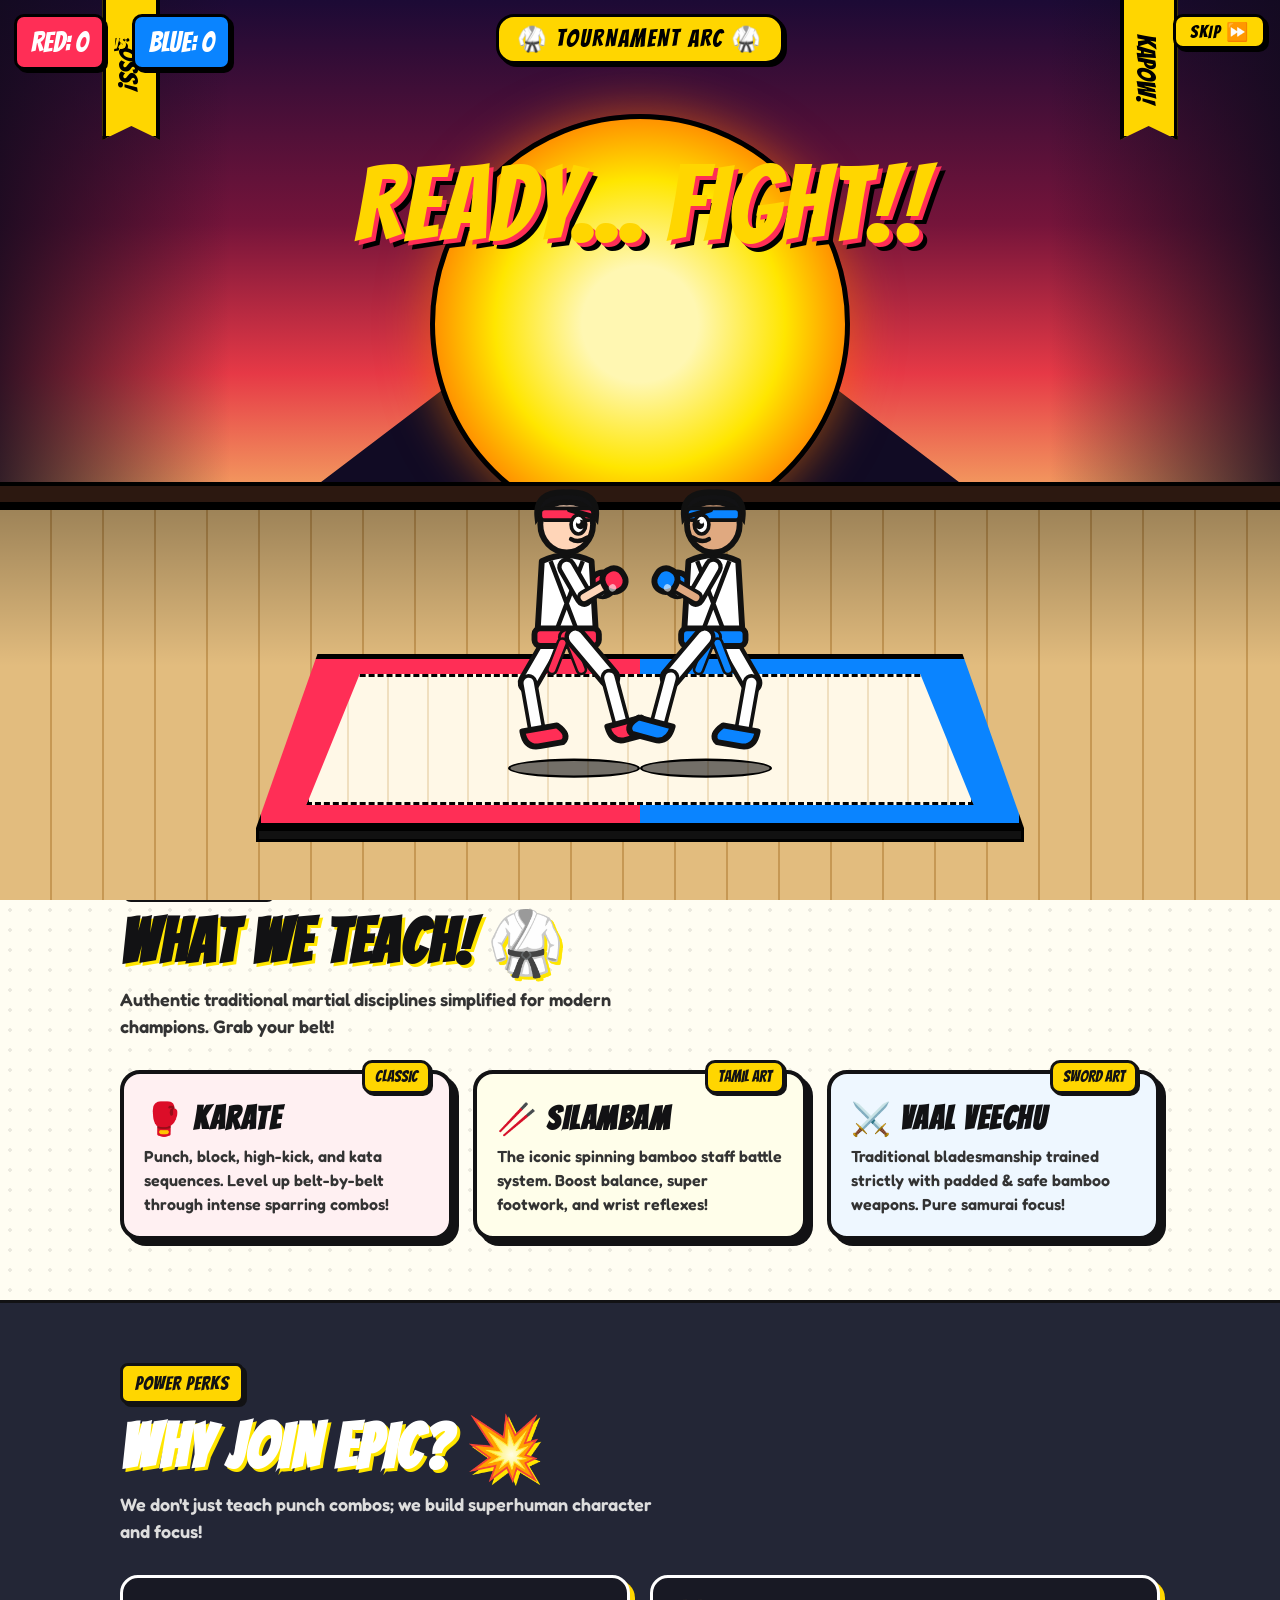
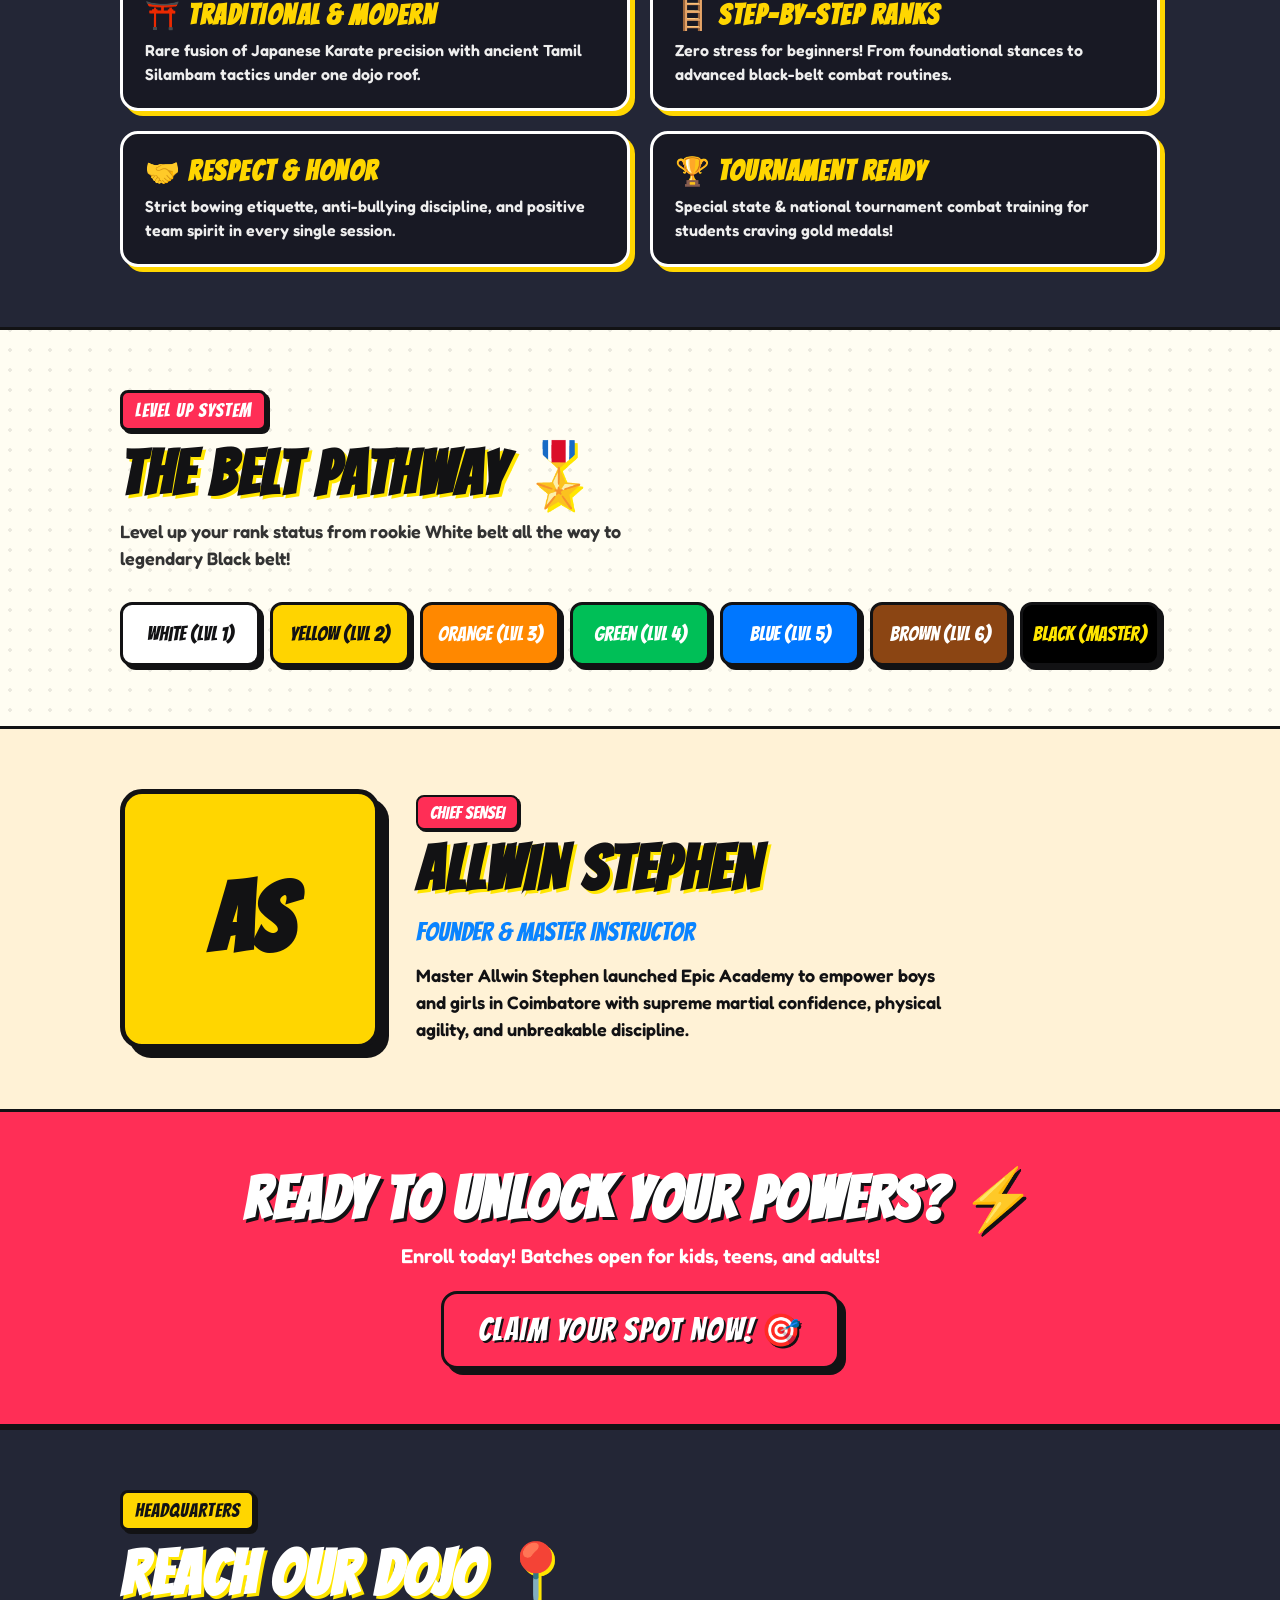
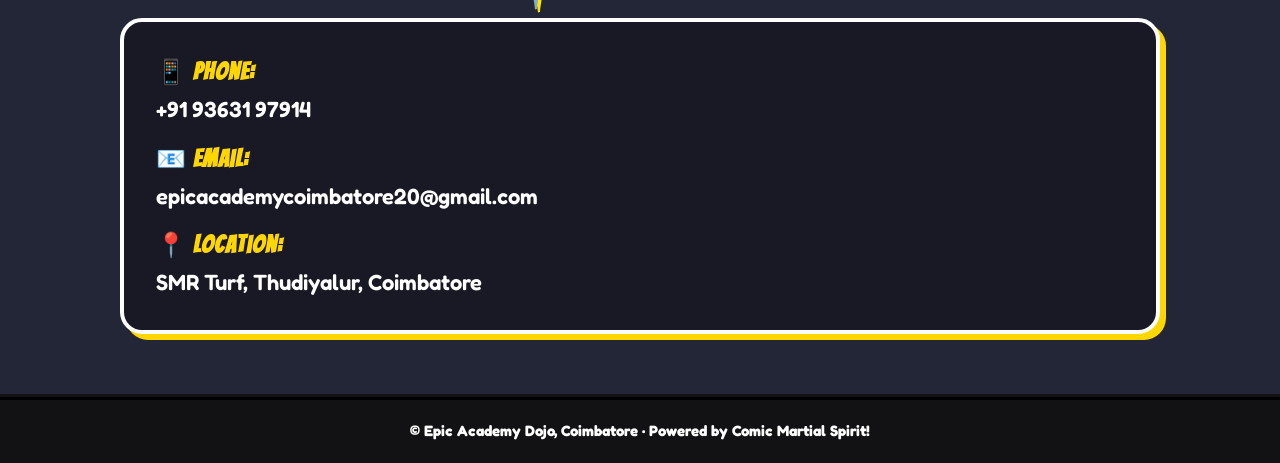
==== commit 36e0df60: "modification" ====
--- a/index.html
+++ b/index.html
@@ -3,7 +3,7 @@
 <head>
 <meta charset="utf-8">
 <meta name="viewport" content="width=device-width, initial-scale=1, maximum-scale=1, user-scalable=no">
-<title>Epic Academy | Cartoon Martial Arts Dojo in Coimbatore</title>
+<title>Epic Academy |Martial Arts Dojo in Coimbatore</title>
 <link rel="preconnect" href="https://fonts.googleapis.com">
 <link rel="preconnect" href="https://fonts.gstatic.com" crossorigin>
 <link href="https://fonts.googleapis.com/css2?family=Bangers&family=Fredoka:wght@400;600;700&display=swap" rel="stylesheet">
@@ -66,17 +66,7 @@
   <button id="explore" class="btn cartoon-btn" hidden>ENTER DOJO 🚀</button>
 </section>
 
-<!-- Top Bar -->
-<div class="top">
-  <div class="wrap">
-    <span>📍 Coimbatore, Tamil Nadu</span>
-    <span>
-      <a href="tel:+919363197914">📞 +91 93631 97914</a> · 
-      <a href="mailto:epicacademycoimbatore20@gmail.com">✉️ epicacademycoimbatore20@gmail.com</a>
-    </span>
-  </div>
-</div>
-
+<!-- Header (Top contact info bar has been removed) -->
 <header>
   <div class="wrap">
     <a class="logo" href="#home">
@@ -234,16 +224,25 @@
     </div>
   </section>
 
-  <!-- Contact -->
+  <!-- Contact Basecamp Section -->
   <section class="blk dark" id="contact">
     <div class="wrap">
       <div class="tag-label yellow">HEADQUARTERS</div>
       <h2>REACH OUR DOJO 📍</h2>
       <div class="contact-box">
         <ul class="contact-list">
-          <li><span>📱 Phone:</span> <a href="tel:+919363197914">+91 93631 97914</a></li>
-          <li><span>📧 Email:</span> <a href="mailto:epicacademycoimbatore20@gmail.com">epicacademycoimbatore20@gmail.com</a></li>
-          <li><span>📍 Location:</span> Coimbatore, Tamil Nadu</li>
+          <li>
+            <span class="c-title">📱 Phone:</span> 
+            <a href="tel:+919363197914">+91 93631 97914</a>
+          </li>
+          <li>
+            <span class="c-title">📧 Email:</span> 
+            <a href="mailto:epicacademycoimbatore20@gmail.com" class="email-link">epicacademycoimbatore20@gmail.com</a>
+          </li>
+          <li>
+            <span class="c-title">📍 Location:</span> 
+            <span class="loc-txt">SMR Turf, Thudiyalur, Coimbatore</span>
+          </li>
         </ul>
       </div>
     </div>
--- a/style.css
+++ b/style.css
@@ -1,5 +1,5 @@
 /* ==========================================================================
-   CARTOON ANIME DOJO THEME - RESPONSIVE (LAPTOP & MOBILE)
+   CARTOON ANIME DOJO THEME - MOBILE & DESKTOP PERFECTION
    ========================================================================== */
 
 :root {
@@ -59,27 +59,6 @@
   max-width: 1080px;
   margin: 0 auto;
   padding: 0 20px;
-}
-
-/* ---------------- Top Contact Banner ---------------- */
-.top {
-  background: var(--dark);
-  color: #FFF;
-  font-size: 13px;
-  font-weight: 600;
-  border-bottom: 2px solid var(--dark);
-}
-.top .wrap {
-  display: flex;
-  justify-content: space-between;
-  gap: 6px 16px;
-  flex-wrap: wrap;
-  padding-top: 8px;
-  padding-bottom: 8px;
-}
-.top a {
-  text-decoration: none;
-  color: var(--c-yellow);
 }
 
 /* ---------------- Header ---------------- */
@@ -256,12 +235,12 @@
   position: relative;
   overflow: hidden;
   background: repeating-conic-gradient(from 0deg at 50% 50%, #FFE599 0deg 15deg, #FFD25E 15deg 30deg);
-  padding: 80px 0 70px;
+  padding: 70px 0 60px;
   border-bottom: var(--border-thick);
 }
 
 .hero h1 {
-  font-size: clamp(44px, 8.5vw, 92px);
+  font-size: clamp(40px, 8.5vw, 92px);
   color: var(--dark);
   text-shadow: 3px 3px 0 #FFF, 6px 6px 0 var(--dark);
   margin-bottom: 14px;
@@ -540,30 +519,50 @@
   margin-bottom: 20px;
 }
 
+/* ---------------- Responsive Contact Box (Gmail overflow fixed) ---------------- */
 .contact-box {
   background: #181924;
   border: 4px solid #fff;
-  border-radius: 20px;
-  padding: 24px;
+  border-radius: 22px;
+  padding: clamp(18px, 4vw, 32px);
   box-shadow: 6px 6px 0 var(--c-yellow);
+  max-width: 100%;
+  overflow: hidden;
 }
 
 .contact-list {
   list-style: none;
-  font-size: 20px;
+  font-size: clamp(16px, 3.8vw, 22px);
   font-weight: 600;
+  display: flex;
+  flex-direction: column;
+  gap: 16px;
 }
 
 .contact-list li {
-  margin-bottom: 12px;
-}
-
-.contact-list span {
+  display: flex;
+  flex-direction: column;
+  gap: 4px;
+}
+
+.contact-list .c-title {
   color: var(--c-yellow);
-}
-
-.contact-list a {
+  font-family: 'Bangers', cursive;
+  font-size: clamp(18px, 4vw, 24px);
+  letter-spacing: 1px;
+}
+
+.contact-list a, .contact-list .loc-txt {
   color: #fff;
+  text-decoration: none;
+  word-break: break-all;
+  overflow-wrap: anywhere;
+  line-height: 1.4;
+}
+
+.contact-list a:hover {
+  color: var(--c-yellow);
+  text-decoration: underline;
 }
 
 footer {
@@ -977,7 +976,6 @@
   z-index: 10;
 }
 
-/* Namoota haquuf */
 #crowd, #crowdF {
   display: none !important;
 }
@@ -1279,6 +1277,7 @@
   z-index: 45;
 }
 
+/* ---------------- Responsive Layout ---------------- */
 @media(max-width: 860px) {
   .pill { grid-template-columns: 1fr 1fr; margin-top: -20px; }
   .progs, .why, .two { grid-template-columns: 1fr; }
@@ -1288,7 +1287,7 @@
   .k-hero { grid-template-columns: 1fr; }
   .k-hero .txt { padding: 35px 20px 15px; }
   .card { flex-direction: column; text-align: center; padding: 20px; }
-  #score { top: 54px; }
+  #score { top: 14px; }
   .ban { display: none; }
 }
 
@@ -1297,4 +1296,5 @@
   .btn { width: 100%; }
   .hero-desc { font-size: 17px; }
   #score div { padding: 3px 10px; }
+  .contact-box { padding: 18px 14px; }
 }
